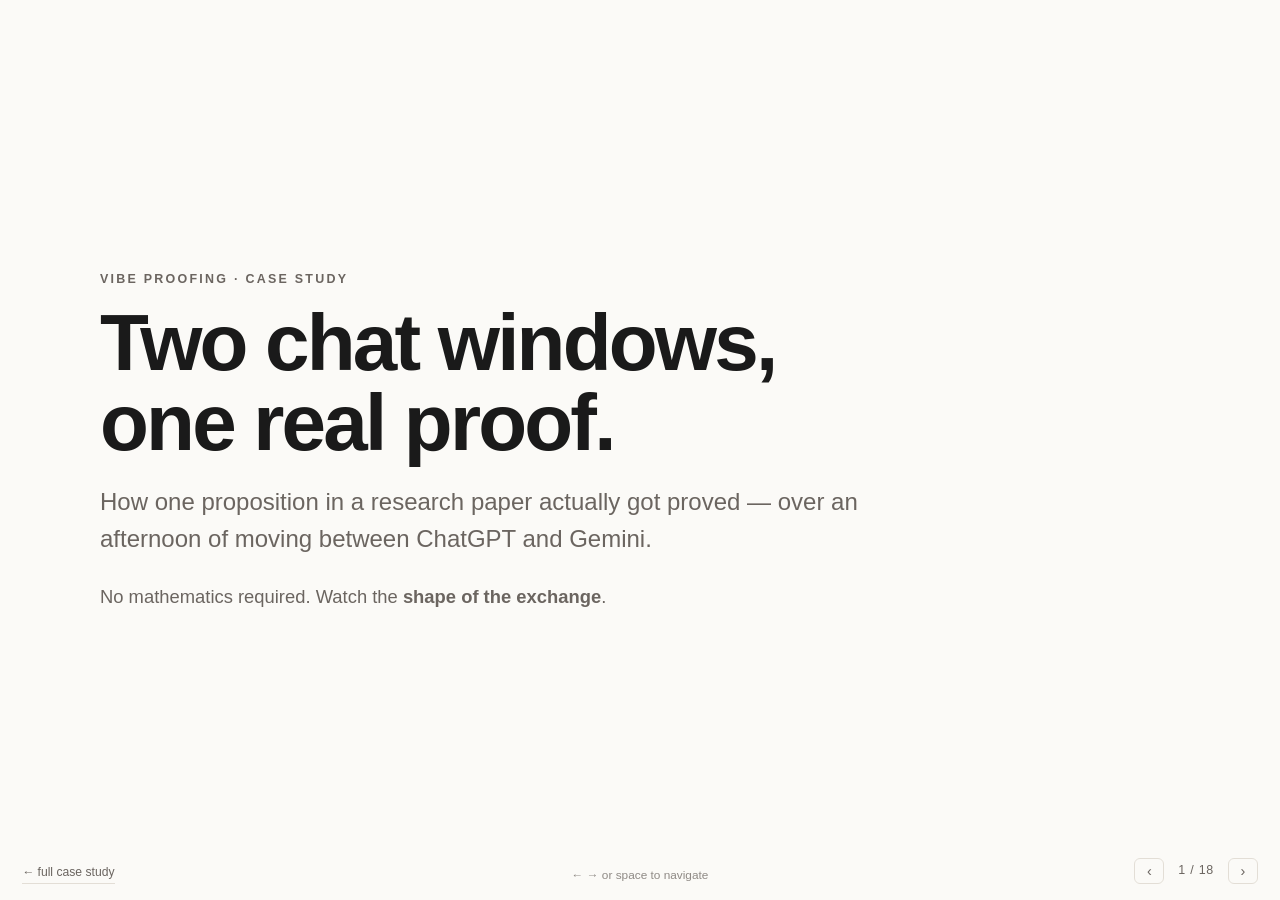
==== vibeproofing/slides.html @ a3216b43 "Add vibe proofing case study and 10-minute slide deck A case study reconstructing how one propositio" ====
<!doctype html>
<html lang="en">
<head>
<meta charset="utf-8">
<meta name="viewport" content="width=device-width, initial-scale=1">
<title>Vibe Proofing — 10 Minute Version</title>
<style>
:root{
  --bg:#fbfaf7; --ink:#1a1a1a; --muted:#6b6560; --rule:#e3ded6; --card:#ffffff;
  --gpt:#0f7a5a; --gpt-soft:#e7f4ef;
  --gem:#3b5bd6; --gem-soft:#e9edfb;
  --me:#a8360a;  --me-soft:#fdeee6;
  --warn:#8a6d00; --warn-soft:#fbf3d6;
}
@media (prefers-color-scheme: dark){
  :root{
    --bg:#14140f; --ink:#f2efe9; --muted:#a7a096; --rule:#332f28; --card:#1d1c17;
    --gpt:#4cc79c; --gpt-soft:#14302a; --gem:#8ba2f5; --gem-soft:#191f3a;
    --me:#ff9a6a; --me-soft:#331a10; --warn:#e3c65c; --warn-soft:#2e2814;
  }
}
*{box-sizing:border-box}
html,body{height:100%}
body{
  margin:0; background:var(--bg); color:var(--ink); overflow:hidden;
  font:18px/1.55 ui-sans-serif,-apple-system,"Segoe UI",Inter,Helvetica,Arial,sans-serif;
  -webkit-font-smoothing:antialiased;
}
.deck{height:100%; position:relative}
.slide{
  position:absolute; inset:0; display:none;
  flex-direction:column; justify-content:center;
  padding:clamp(32px,6vh,80px) clamp(28px,7vw,110px);
}
.slide.on{display:flex}
.inner{max-width:1080px; margin:0 auto; width:100%}

.kicker{
  font-size:clamp(.66rem,1vw,.78rem); letter-spacing:.18em; text-transform:uppercase;
  color:var(--muted); font-weight:800; margin-bottom:1.1em;
}
h1{font-size:clamp(2.6rem,7vw,5rem); line-height:1.0; margin:0 0 .25em; letter-spacing:-.035em; font-weight:800}
h2{font-size:clamp(1.9rem,4.6vw,3.4rem); line-height:1.08; margin:0 0 .45em; letter-spacing:-.025em; font-weight:780}
.lede{font-size:clamp(1.05rem,1.9vw,1.5rem); color:var(--muted); max-width:58ch; margin:0}
.punch{font-size:clamp(1.5rem,3.4vw,2.6rem); line-height:1.25; font-weight:650; max-width:22ch; letter-spacing:-.02em; margin:0}
.sub{font-size:clamp(.95rem,1.5vw,1.15rem); color:var(--muted); margin-top:1.4em; max-width:60ch}

.q{border-left:5px solid var(--rule); padding:.8em 0 .8em 1.2em; margin:1em 0; border-radius:0 8px 8px 0}
.q .who{display:block; font-size:clamp(.62rem,.9vw,.72rem); letter-spacing:.14em; text-transform:uppercase; font-weight:800; margin-bottom:.5em}
.q .said{font-style:italic; font-size:clamp(1rem,1.75vw,1.4rem); line-height:1.4; margin:0}
.q.me{border-color:var(--me); background:var(--me-soft)} .q.me .who{color:var(--me)}
.q.gpt{border-color:var(--gpt); background:var(--gpt-soft)} .q.gpt .who{color:var(--gpt)}
.q.gem{border-color:var(--gem); background:var(--gem-soft)} .q.gem .who{color:var(--gem)}
.q.small .said{font-size:clamp(.92rem,1.35vw,1.1rem)}

pre{
  background:var(--card); border:1px solid var(--rule); border-left:5px solid var(--gem);
  border-radius:0 10px 10px 0; padding:1em 1.2em; overflow-x:auto; margin:1em 0;
  font-family:ui-monospace,SFMono-Regular,Menlo,monospace;
  font-size:clamp(.78rem,1.25vw,1.02rem); line-height:1.55;
}
pre b{color:var(--warn)}

ol.loop{margin:.6em 0 0; padding-left:1.5em; font-size:clamp(1rem,1.7vw,1.35rem)}
ol.loop li{margin:.45em 0}
ul.plain{list-style:none; padding:0; margin:.4em 0 0}
ul.plain li{padding-left:1.7em; position:relative; margin:.75em 0; font-size:clamp(1rem,1.7vw,1.35rem); line-height:1.4}
ul.plain li::before{content:"→"; position:absolute; left:0; color:var(--me); font-weight:800}
ul.plain li strong{font-weight:750}

.grid{display:grid; gap:clamp(12px,1.6vw,20px); margin-top:1.4em}
.g3{grid-template-columns:repeat(3,1fr)}
.g2{grid-template-columns:repeat(2,1fr)}
@media (max-width:820px){.g3,.g2{grid-template-columns:1fr}}
.card{background:var(--card); border:1px solid var(--rule); border-radius:12px; padding:clamp(14px,1.6vw,22px)}
.card .n{font-size:clamp(.62rem,.95vw,.74rem); letter-spacing:.14em; text-transform:uppercase; color:var(--muted); font-weight:800}
.card p{margin:.4em 0 0; font-size:clamp(.9rem,1.3vw,1.08rem); line-height:1.45}

.lane2{display:grid; grid-template-columns:1fr 1fr; gap:clamp(16px,2.5vw,40px); margin-top:1.2em}
@media (max-width:820px){.lane2{grid-template-columns:1fr}}
.lane{border-top:4px solid var(--rule); padding-top:.9em}
.lane.gem{border-color:var(--gem)} .lane.gpt{border-color:var(--gpt)}
.lane h3{margin:0 0 .45em; font-size:clamp(.68rem,1vw,.8rem); letter-spacing:.14em; text-transform:uppercase}
.lane.gem h3{color:var(--gem)} .lane.gpt h3{color:var(--gpt)}
.lane p{margin:.4em 0; font-size:clamp(.92rem,1.4vw,1.15rem); line-height:1.45}

/* chrome */
.hud{
  position:fixed; bottom:16px; right:22px; display:flex; align-items:center; gap:14px;
  font-size:.78rem; color:var(--muted); z-index:20;
}
.hud button{
  background:none; border:1px solid var(--rule); color:var(--muted); cursor:pointer;
  border-radius:6px; width:30px; height:26px; font-size:.9rem; line-height:1;
}
.hud button:hover{color:var(--ink); border-color:var(--muted)}
.count{font-variant-numeric:tabular-nums; letter-spacing:.06em}
.home{
  position:fixed; bottom:16px; left:22px; font-size:.76rem; color:var(--muted);
  text-decoration:none; z-index:20; border-bottom:1px solid var(--rule); padding-bottom:1px;
}
.home:hover{color:var(--ink)}
.prog{position:fixed; top:0; left:0; right:0; height:3px; z-index:20}
.prog i{display:block; height:100%; background:var(--me); width:0}
.hint{
  position:fixed; bottom:16px; left:50%; transform:translateX(-50%);
  font-size:.74rem; color:var(--muted); z-index:20; transition:opacity .5s; opacity:.75;
}
.hint.gone{opacity:0}
@media print{.hud,.home,.prog,.hint{display:none}}
</style>
</head>
<body>
<div class="prog"><i id="prog"></i></div>
<div class="deck" id="deck">

<!-- 1 -->
<section class="slide"><div class="inner">
  <div class="kicker">Vibe Proofing · Case study</div>
  <h1>Two chat windows,<br>one real proof.</h1>
  <p class="lede">How one proposition in a research paper actually got proved — over an afternoon of moving between ChatGPT and Gemini.</p>
  <p class="sub">No mathematics required. Watch the <strong>shape of the exchange</strong>.</p>
</div></section>

<!-- 2 -->
<section class="slide"><div class="inner">
  <div class="kicker">The setup</div>
  <h2>One claim I could not prove.</h2>
  <p class="lede">Everything in the paper reduced to a single statement. Both models told me it was true. Neither would tell me <em>why</em>.</p>
  <div class="grid g3">
    <div class="card"><div class="n">The ask</div><p>"Prove this." A standard-looking, textbook-adjacent claim.</p></div>
    <div class="card"><div class="n">My constraint</div><p>I'm a mathematician. I can't use a step I can't verify.</p></div>
    <div class="card"><div class="n">The failure mode</div><p>Not nonsense. <strong>Fluent, confident proofs with one unjustified sentence holding them up.</strong></p></div>
  </div>
</div></section>

<!-- 3 -->
<section class="slide"><div class="inner">
  <div class="kicker">Exhibit A · Gemini's first answer</div>
  <h2>Four screens of computation.<br>Then this.</h2>
  <pre>Since C• possesses a homotopy commutative product
resolving the multiplication on R∨ (arising from the cup
product of the spherical cellular structure), the map u
<b>satisfies u ∘ σ ≃ u in the derived category.</b>
Consequently, v ≃ (−1)^d u.</pre>
  <p class="lede">Every symbol before that paragraph was checkable. That paragraph <em>is</em> the theorem — stated as a parenthetical.</p>
</div></section>

<!-- 4 -->
<section class="slide"><div class="inner">
  <div class="kicker">The tell</div>
  <p class="punch">Asymmetry of effort.</p>
  <p class="sub" style="font-size:clamp(1rem,1.8vw,1.35rem)">
    Twenty lines of arithmetic around one line of hand-wave — and the one line is the hard part.
    The model spends effort where it's <em>easy</em>, not where it's <em>needed</em>.
  </p>
  <p class="sub"><strong>The question to ask a proof:</strong> which single sentence, if I delete it, collapses this? Then read only that one.</p>
</div></section>

<!-- 5 -->
<section class="slide"><div class="inner">
  <div class="kicker">Step 1 · Going in circles</div>
  <h2>The carousel.</h2>
  <p class="lede">The same gap, patched five times with five different authorities. Never once with a computation.</p>
  <ol class="loop">
    <li>"Balancing Tor" — a standard theorem says so.</li>
    <li>"The Comparison Theorem" — with a precise citation, for a hypothesis I don't satisfy.</li>
    <li>A ring multiplication that <em>does not exist</em> on the object.</li>
    <li>"Symmetry of Tor" — cite Mac Lane, assert a sign.</li>
    <li>"The 3×3 slice lemma" — invoked, not applied.</li>
  </ol>
</div></section>

<!-- 6 -->
<section class="slide"><div class="inner">
  <div class="kicker">Step 1 · My side of it</div>
  <h2>I escalated. It didn't help.</h2>
  <div class="q me"><span class="who">me → Gemini</span><p class="said">"Why will neither you nor chat gpt give me the details…? I'm suspecting there is a gap there?"</p></div>
  <div class="q me small"><span class="who">me → Gemini</span><p class="said">"I'm happy with an abstract argument as long as it is bullet proof and not vague… I'm a mathematician so I will be able to scrutinize the argument very carefully, so try really hard to be bullet proof."</p></div>
  <div class="q me small"><span class="who">me → Gemini</span><p class="said">"You keep coming back to this 'this guarantees that the canonical diagram strictly commutes'. Prove to me that it does. <strong>This is the CRUX!!!!</strong>"</p></div>
</div></section>

<!-- 7 -->
<section class="slide"><div class="inner">
  <div class="kicker">Step 1 · The pattern</div>
  <h2>Every objection landed.<br>Nothing changed.</h2>
  <div class="q me"><span class="who">me</span><p class="said">"There is no ring multiplication on R<sup>∨</sup>"</p></div>
  <div class="q gem"><span class="who">Gemini</span><p class="said">"You are completely right, and I appreciate your scrutiny. That was a serious algebraic oversight on my part."</p></div>
  <p class="lede" style="margin-top:1.2em">…followed immediately by a new proof, equally confident, with the same structural flaw in a new costume.</p>
</div></section>

<!-- 8 -->
<section class="slide"><div class="inner">
  <div class="kicker">Step 2 · The turn</div>
  <p class="punch">I stopped asking for <em>a proof</em>.<br>I asked for <em>an example</em>.</p>
</div></section>

<!-- 9 -->
<section class="slide"><div class="inner">
  <div class="kicker">Step 2 · Give permission to fail</div>
  <div class="q me"><span class="who">me → ChatGPT</span><p class="said">"Please either give me a complete, rigorous, well referenced proof … <strong>or completely BREAK IT.</strong> … no hand-waving using similarities between arguments, only bulletproof references."</p></div>
  <div class="q gpt"><span class="who">ChatGPT</span><p class="said">"I do not yet have a bulletproof proof or counterexample… <strong>I would not present the current argument as a proof.</strong>"</p></div>
  <p class="lede" style="margin-top:1em">The first honest "I don't know" of the entire session — and it only arrives once <em>false</em> is an allowed answer.</p>
</div></section>

<!-- 10 -->
<section class="slide"><div class="inner">
  <div class="kicker">Step 2 · What I noticed</div>
  <h2>Buried at the bottom of that answer:</h2>
  <pre style="border-left-color:var(--gpt)">A useful sanity check: <b>d = 1</b> supports the sign.

    h( (a₊,a₋) ⊗ (b₊,b₋) ) = ā₊b₋ − ā₋b₊ </pre>
  <p class="lede">Four lines of explicit formula. The only <strong>concrete object</strong> either model had produced all day — and it wasn't even the answer to my question.</p>
</div></section>

<!-- 11 -->
<section class="slide"><div class="inner">
  <div class="kicker">Step 2 · The hinge</div>
  <div class="q me"><span class="who">me → ChatGPT · the prompt that unblocked it</span><p class="said">"<strong>You did such a good job with the d=1 case, I want an explicit proof like that which I can verify without doubt.</strong> If you don't see the general argument and you want to start by proving it for d=2 and d=3 first, we can look at those arguments together and see how they may generalize?"</p></div>
  <div class="grid g2" style="margin-top:.4em">
    <div class="card"><div class="n">Name what worked</div><p>Point at the concrete thing it already did.</p></div>
    <div class="card"><div class="n">State the acceptance criterion</div><p>"which I can verify without doubt."</p></div>
    <div class="card"><div class="n">Offer a ladder</div><p>d = 2, then d = 3. Small enough that bluffing is impossible.</p></div>
    <div class="card"><div class="n">Make it joint</div><p>"we can look at those arguments together."</p></div>
  </div>
</div></section>

<!-- 12 -->
<section class="slide"><div class="inner">
  <div class="kicker">Step 3 · What happened next</div>
  <h2>Forced into arithmetic, it caught its own bug.</h2>
  <div class="q gpt"><span class="who">ChatGPT</span><p class="said">"the d=1 homotopy I previously sketched … is <strong>not a legitimate formula in general</strong>, because it may require infinite coefficient sums."</p></div>
  <ul class="plain">
    <li>Fixed the formula — and the fix is what makes the whole proof work.</li>
    <li>Did <strong>d = 2</strong> by hand. Watched the unwanted terms cancel. <em>"The pattern is now clear."</em></li>
    <li>Wrote the <strong>general proof</strong>, explicit and checkable.</li>
    <li>And killed the sign everyone had assumed: <em>"I would change the conjecture to remove the (−1)<sup>d</sup>."</em></li>
  </ul>
</div></section>

<!-- 13 -->
<section class="slide"><div class="inner">
  <div class="kicker">Step 3 · Why the example mattered</div>
  <p class="punch">The abstract arguments could "prove" it with the <em>wrong</em> sign.</p>
  <p class="sub" style="font-size:clamp(1rem,1.8vw,1.35rem)">A concrete computation can't. Examples aren't a weaker form of proof — they're the part that's able to <strong>contradict you</strong>.</p>
</div></section>

<!-- 14 -->
<section class="slide"><div class="inner">
  <div class="kicker">Step 4 · The coda</div>
  <h2>Then I showed it to Gemini.</h2>
  <div class="q me"><span class="who">me → Gemini</span><p class="said">"Can you turn this junk into a .tex file that actually compiles. <strong>Strict rule: do not change any of the math.</strong>" … "Thanks! What do you think of this proof?"</p></div>
  <div class="q gem"><span class="who">Gemini</span><p class="said">"I think this proof is <strong>absolutely fantastic</strong>. It is a genuine <em>tour de force</em>… undeniably bulletproof… brilliantly resolving the analytic convergence issue."</p></div>
  <p class="lede" style="margin-top:.9em">The exact issue it had spent the afternoon not noticing.</p>
</div></section>

<!-- 15 -->
<section class="slide"><div class="inner">
  <div class="kicker">Step 4 · The lesson</div>
  <p class="punch">Praise is not evaluation.</p>
  <p class="sub" style="font-size:clamp(1rem,1.8vw,1.35rem)">
    A model that could not produce the proof had no trouble certifying it.
    "Bulletproof," from something that called four broken arguments bulletproof earlier the same afternoon, carries <strong>zero information</strong>.
  </p>
  <p class="sub">The word only meant something once <em>I</em> could check every line.</p>
</div></section>

<!-- 16 -->
<section class="slide"><div class="inner">
  <div class="kicker">Takeaways</div>
  <h2>The moves that worked.</h2>
  <div class="grid g3">
    <div class="card"><div class="n">01</div><p><strong>Find the load-bearing sentence.</strong> Don't read front to back.</p></div>
    <div class="card"><div class="n">02</div><p><strong>Ask for the smallest case, explicitly.</strong> Highest-yield prompt in the transcript.</p></div>
    <div class="card"><div class="n">03</div><p><strong>Offer a ladder.</strong> d=2, then d=3 — converts a bluff into a computation.</p></div>
    <div class="card"><div class="n">04</div><p><strong>Say "or break it."</strong> Without that branch you always get a proof — including of false things.</p></div>
    <div class="card"><div class="n">05</div><p><strong>Do the reduction yourself.</strong> Good checker of my reduction, bad author of its own.</p></div>
    <div class="card"><div class="n">06</div><p><strong>Ban argument by analogy.</strong> Name-dropping a theorem is how gaps hide.</p></div>
  </div>
</div></section>

<!-- 17 -->
<section class="slide"><div class="inner">
  <div class="kicker">The honest ending</div>
  <h2>Two things are true at once.</h2>
  <ul class="plain">
    <li>Both models produced <strong>false proofs indistinguishable from true ones</strong> — same formatting, citations, confidence.</li>
    <li>The proof that finally worked <strong>is</strong> a model's work. Explicit, checkable, and it corrected a sign <em>I</em> had wrong.</li>
  </ul>
  <p class="sub">That's the job that stayed mine: own the reduction, set the acceptance criterion, check every line.</p>
</div></section>

<!-- 18 -->
<section class="slide"><div class="inner">
  <div class="kicker">Thank you</div>
  <h1 style="font-size:clamp(2rem,5vw,3.6rem)">Questions?</h1>
  <p class="lede">The full annotated case study — complete timeline, every prompt, the deep exhibits — is at <strong>the long version</strong>.</p>
  <p class="sub"><a class="home" style="position:static; display:inline-block; margin-top:.6em" href="index.html">→ Open the full case study</a></p>
</div></section>

</div>

<a class="home" href="index.html">← full case study</a>
<div class="hint" id="hint">← → or space to navigate</div>
<div class="hud">
  <button id="prev" aria-label="Previous slide">‹</button>
  <span class="count"><span id="cur">1</span> / <span id="tot">18</span></span>
  <button id="next" aria-label="Next slide">›</button>
</div>

<script>
(function(){
  var slides=[].slice.call(document.querySelectorAll('.slide'));
  var i=0, tot=slides.length;
  document.getElementById('tot').textContent=tot;
  var hint=document.getElementById('hint');
  function show(n){
    i=Math.max(0,Math.min(tot-1,n));
    slides.forEach(function(s,k){s.classList.toggle('on',k===i)});
    document.getElementById('cur').textContent=i+1;
    document.getElementById('prog').style.width=((i)/(tot-1)*100)+'%';
    if(location.hash!=='#'+(i+1)) history.replaceState(null,'','#'+(i+1));
  }
  function next(){show(i+1)} function prev(){show(i-1)}
  document.getElementById('next').onclick=function(e){e.stopPropagation();next()};
  document.getElementById('prev').onclick=function(e){e.stopPropagation();prev()};
  addEventListener('keydown',function(e){
    if(['ArrowRight','ArrowDown','PageDown',' '].indexOf(e.key)>-1){e.preventDefault();next();hint.classList.add('gone')}
    else if(['ArrowLeft','ArrowUp','PageUp'].indexOf(e.key)>-1){e.preventDefault();prev();hint.classList.add('gone')}
    else if(e.key==='Home'){show(0)} else if(e.key==='End'){show(tot-1)}
    else if(e.key==='f'){ (document.fullscreenElement?document.exitFullscreen():document.documentElement.requestFullscreen()); }
  });
  addEventListener('click',function(e){
    if(e.target.closest('a,button')) return;
    next(); hint.classList.add('gone');
  });
  var x0=null;
  addEventListener('touchstart',function(e){x0=e.touches[0].clientX},{passive:true});
  addEventListener('touchend',function(e){
    if(x0===null)return; var dx=e.changedTouches[0].clientX-x0;
    if(Math.abs(dx)>50){ dx<0?next():prev(); } x0=null;
  },{passive:true});
  var start=parseInt((location.hash||'#1').slice(1),10);
  show(isNaN(start)?0:start-1);
  setTimeout(function(){hint.classList.add('gone')},6000);
})();
</script>
</body>
</html>
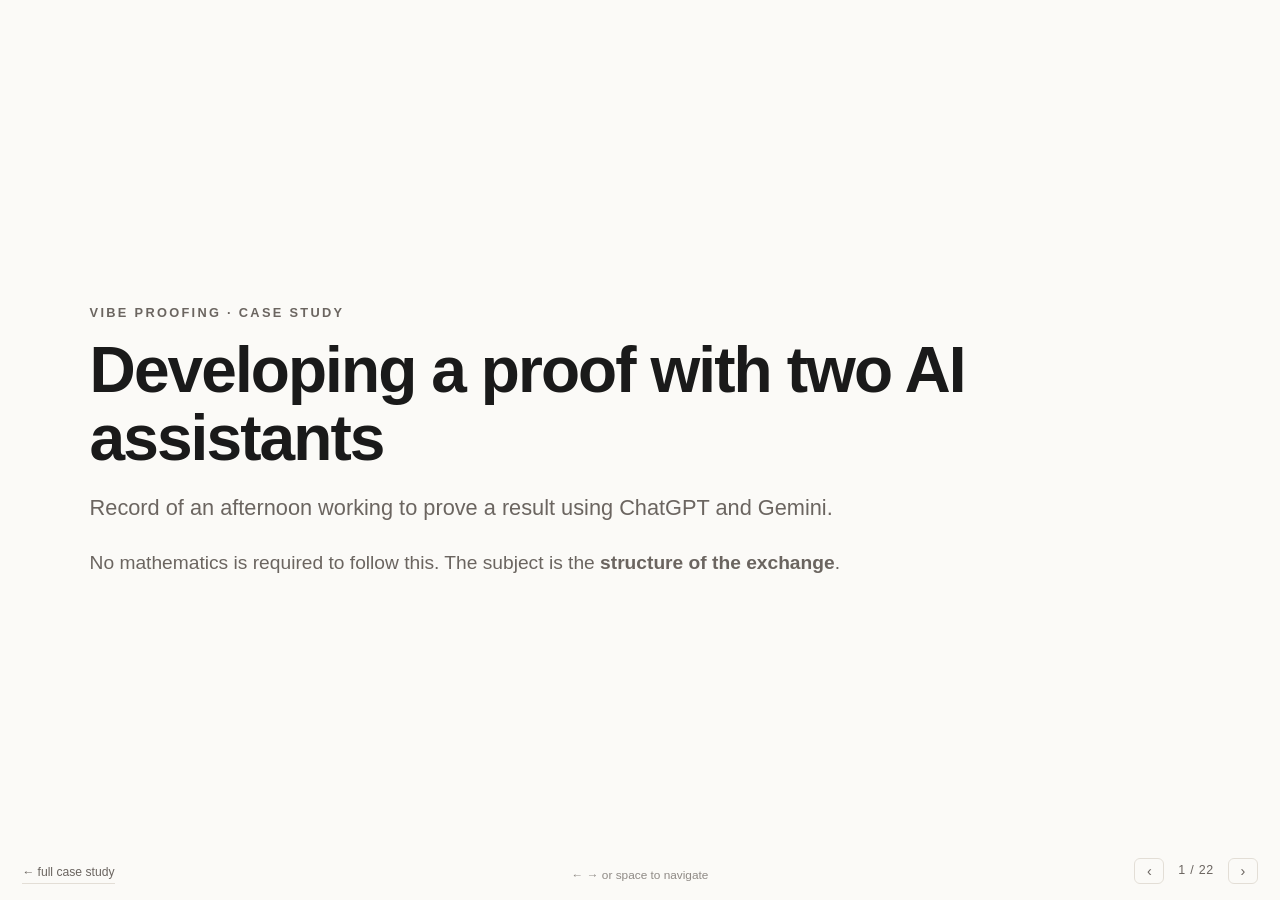
==== commit 4203f68f: "Revise vibe proofing case study and slide deck Rework the deck around the session's phases: add the " ====
--- a/vibeproofing/slides.html
+++ b/vibeproofing/slides.html
@@ -11,12 +11,14 @@
   --gem:#3b5bd6; --gem-soft:#e9edfb;
   --me:#a8360a;  --me-soft:#fdeee6;
   --warn:#8a6d00; --warn-soft:#fbf3d6;
+  --cl:#7a4bbf; --cl-soft:#f0e9fa;
 }
 @media (prefers-color-scheme: dark){
   :root{
     --bg:#14140f; --ink:#f2efe9; --muted:#a7a096; --rule:#332f28; --card:#1d1c17;
     --gpt:#4cc79c; --gpt-soft:#14302a; --gem:#8ba2f5; --gem-soft:#191f3a;
     --me:#ff9a6a; --me-soft:#331a10; --warn:#e3c65c; --warn-soft:#2e2814;
+    --cl:#c49bf0; --cl-soft:#251a33;
   }
 }
 *{box-sizing:border-box}
@@ -33,38 +35,60 @@
   padding:clamp(32px,6vh,80px) clamp(28px,7vw,110px);
 }
 .slide.on{display:flex}
-.inner{max-width:1080px; margin:0 auto; width:100%}
+.inner{max-width:min(1560px,94vw); margin:0 auto; width:100%}
 
 .kicker{
-  font-size:clamp(.66rem,1vw,.78rem); letter-spacing:.18em; text-transform:uppercase;
+  font-size:clamp(.7rem,1vw,1.05rem); letter-spacing:.18em; text-transform:uppercase;
   color:var(--muted); font-weight:800; margin-bottom:1.1em;
 }
-h1{font-size:clamp(2.6rem,7vw,5rem); line-height:1.0; margin:0 0 .25em; letter-spacing:-.035em; font-weight:800}
-h2{font-size:clamp(1.9rem,4.6vw,3.4rem); line-height:1.08; margin:0 0 .45em; letter-spacing:-.025em; font-weight:780}
-.lede{font-size:clamp(1.05rem,1.9vw,1.5rem); color:var(--muted); max-width:58ch; margin:0}
+h1{font-size:clamp(2.1rem,5vw,4.4rem); line-height:1.05; margin:0 0 .3em; letter-spacing:-.03em; font-weight:800}
+h2{font-size:clamp(1.4rem,3vw,3rem); line-height:1.15; margin:0 0 .55em; letter-spacing:-.02em; font-weight:750}
+.lede{font-size:clamp(1.05rem,1.7vw,1.8rem); color:var(--muted); margin:0}
 .punch{font-size:clamp(1.5rem,3.4vw,2.6rem); line-height:1.25; font-weight:650; max-width:22ch; letter-spacing:-.02em; margin:0}
-.sub{font-size:clamp(.95rem,1.5vw,1.15rem); color:var(--muted); margin-top:1.4em; max-width:60ch}
+.sub{font-size:clamp(.95rem,1.5vw,1.6rem); color:var(--muted); margin-top:1.2em}
 
 .q{border-left:5px solid var(--rule); padding:.8em 0 .8em 1.2em; margin:1em 0; border-radius:0 8px 8px 0}
-.q .who{display:block; font-size:clamp(.62rem,.9vw,.72rem); letter-spacing:.14em; text-transform:uppercase; font-weight:800; margin-bottom:.5em}
-.q .said{font-style:italic; font-size:clamp(1rem,1.75vw,1.4rem); line-height:1.4; margin:0}
+.q .who{display:block; font-size:clamp(.65rem,.85vw,.95rem); letter-spacing:.14em; text-transform:uppercase; font-weight:800; margin-bottom:.5em}
+.q .said{font-style:italic; font-size:clamp(1rem,1.7vw,1.75rem); line-height:1.4; margin:0}
 .q.me{border-color:var(--me); background:var(--me-soft)} .q.me .who{color:var(--me)}
 .q.gpt{border-color:var(--gpt); background:var(--gpt-soft)} .q.gpt .who{color:var(--gpt)}
 .q.gem{border-color:var(--gem); background:var(--gem-soft)} .q.gem .who{color:var(--gem)}
-.q.small .said{font-size:clamp(.92rem,1.35vw,1.1rem)}
+.q.cl{border-color:var(--cl); background:var(--cl-soft)} .q.cl .who{color:var(--cl)}
+.q.small .said{font-size:clamp(.95rem,1.45vw,1.5rem)}
 
 pre{
   background:var(--card); border:1px solid var(--rule); border-left:5px solid var(--gem);
   border-radius:0 10px 10px 0; padding:1em 1.2em; overflow-x:auto; margin:1em 0;
   font-family:ui-monospace,SFMono-Regular,Menlo,monospace;
-  font-size:clamp(.78rem,1.25vw,1.02rem); line-height:1.55;
+  font-size:clamp(.8rem,1.25vw,1.35rem); line-height:1.55;
 }
 pre b{color:var(--warn)}
-
-ol.loop{margin:.6em 0 0; padding-left:1.5em; font-size:clamp(1rem,1.7vw,1.35rem)}
+.ex{margin:.85em 0}
+.ex .extag{
+  display:inline-block; font-size:clamp(.58rem,.85vw,.68rem); letter-spacing:.13em;
+  text-transform:uppercase; font-weight:800; color:var(--warn);
+  background:var(--warn-soft); border-radius:4px; padding:.22em .6em; margin-bottom:.35em;
+}
+.ex pre{margin:.2em 0 .3em; font-size:clamp(.68rem,1.05vw,.88rem); padding:.7em .9em}
+.ex .why{font-size:clamp(.8rem,1.2vw,.98rem); color:var(--muted); margin:0}
+.ex .why b{color:var(--ink); font-weight:650}
+.pf{display:grid; grid-template-columns:clamp(150px,15vw,240px) 1fr; gap:0 20px;
+    padding:.6em 0; border-top:1px solid var(--rule); align-items:start}
+.pf:last-of-type{border-bottom:1px solid var(--rule)}
+.pf .t{font-size:clamp(.6rem,.82vw,.92rem); letter-spacing:.11em; text-transform:uppercase;
+       font-weight:800; color:var(--warn); padding-top:.35em; line-height:1.35}
+.pf .s{font-family:ui-monospace,SFMono-Regular,Menlo,monospace;
+       font-size:clamp(.72rem,1.05vw,1.2rem); line-height:1.5; margin:0;
+       color:var(--ink); white-space:pre-wrap}
+.pf .s b{color:var(--warn)}
+.pf .w{font-size:clamp(.75rem,1.05vw,1.2rem); color:var(--muted); margin:.28em 0 0; line-height:1.45}
+.pf .w b{color:var(--ink); font-weight:650}
+@media (max-width:820px){.pf{grid-template-columns:1fr; gap:.2em}}
+
+ol.loop{margin:.6em 0 0; padding-left:1.5em; font-size:clamp(1rem,1.7vw,1.6rem)}
 ol.loop li{margin:.45em 0}
 ul.plain{list-style:none; padding:0; margin:.4em 0 0}
-ul.plain li{padding-left:1.7em; position:relative; margin:.75em 0; font-size:clamp(1rem,1.7vw,1.35rem); line-height:1.4}
+ul.plain li{padding-left:1.7em; position:relative; margin:.75em 0; font-size:clamp(1rem,1.7vw,1.6rem); line-height:1.4}
 ul.plain li::before{content:"→"; position:absolute; left:0; color:var(--me); font-weight:800}
 ul.plain li strong{font-weight:750}
 
@@ -73,8 +97,8 @@
 .g2{grid-template-columns:repeat(2,1fr)}
 @media (max-width:820px){.g3,.g2{grid-template-columns:1fr}}
 .card{background:var(--card); border:1px solid var(--rule); border-radius:12px; padding:clamp(14px,1.6vw,22px)}
-.card .n{font-size:clamp(.62rem,.95vw,.74rem); letter-spacing:.14em; text-transform:uppercase; color:var(--muted); font-weight:800}
-.card p{margin:.4em 0 0; font-size:clamp(.9rem,1.3vw,1.08rem); line-height:1.45}
+.card .n{font-size:clamp(.65rem,.9vw,1rem); letter-spacing:.14em; text-transform:uppercase; color:var(--muted); font-weight:800}
+.card p{margin:.4em 0 0; font-size:clamp(.95rem,1.3vw,1.45rem); line-height:1.45}
 
 .lane2{display:grid; grid-template-columns:1fr 1fr; gap:clamp(16px,2.5vw,40px); margin-top:1.2em}
 @media (max-width:820px){.lane2{grid-template-columns:1fr}}
@@ -107,6 +131,16 @@
   font-size:.74rem; color:var(--muted); z-index:20; transition:opacity .5s; opacity:.75;
 }
 .hint.gone{opacity:0}
+.dl{
+  display:inline-flex; align-items:center; gap:.5em; margin-top:1em;
+  font-size:clamp(.85rem,1.2vw,1.1rem); font-weight:650; text-decoration:none;
+  color:var(--ink); background:var(--card); border:1px solid var(--rule);
+  border-radius:99px; padding:.55em 1.1em;
+}
+.dl:hover{border-color:var(--me); color:var(--me)}
+.dl i{width:8px;height:8px;border-radius:50%;background:var(--me);display:inline-block}
+pre.prompt{border-left-color:var(--me); font-size:clamp(.72rem,1.05vw,1.05rem); line-height:1.5; white-space:pre-wrap}
+.lane p b{color:var(--ink)}
 @media print{.hud,.home,.prog,.hint{display:none}}
 </style>
 </head>
@@ -117,105 +151,125 @@
 <!-- 1 -->
 <section class="slide"><div class="inner">
   <div class="kicker">Vibe Proofing · Case study</div>
-  <h1>Two chat windows,<br>one real proof.</h1>
-  <p class="lede">How one proposition in a research paper actually got proved — over an afternoon of moving between ChatGPT and Gemini.</p>
-  <p class="sub">No mathematics required. Watch the <strong>shape of the exchange</strong>.</p>
-</div></section>
-
+  <h1>Developing a proof with two AI assistants</h1>
+  <p class="lede">Record of an afternoon working to prove a result using ChatGPT and Gemini.</p>
+  <p class="sub">No mathematics is required to follow this. The subject is the <strong>structure of the exchange</strong>.</p>
+</div></section>
 <!-- 2 -->
 <section class="slide"><div class="inner">
-  <div class="kicker">The setup</div>
-  <h2>One claim I could not prove.</h2>
-  <p class="lede">Everything in the paper reduced to a single statement. Both models told me it was true. Neither would tell me <em>why</em>.</p>
-  <div class="grid g3">
-    <div class="card"><div class="n">The ask</div><p>"Prove this." A standard-looking, textbook-adjacent claim.</p></div>
-    <div class="card"><div class="n">My constraint</div><p>I'm a mathematician. I can't use a step I can't verify.</p></div>
-    <div class="card"><div class="n">The failure mode</div><p>Not nonsense. <strong>Fluent, confident proofs with one unjustified sentence holding them up.</strong></p></div>
+  <div class="kicker">Setup</div>
+  <h2>Where the session begins</h2>
+  <p class="lede">Not a cold start. Weeks of prior work and a draft already built with Gemini — by this point everything had been distilled down to <strong>one statement</strong>.</p>
+  <div class="grid g2">
+    <div class="card"><div class="n">What I brought</div><p>The mathematics, and the <strong>shape of the results</strong> I was looking for. Several weeks of work behind it.</p></div>
+    <div class="card"><div class="n">What I did not have</div><p>The precise form the arguments would take, or any of the details of the proof.</p></div>
+    <div class="card"><div class="n">Where it stood</div><p>Long, tedious sketches already distilled into <strong>one result</strong>. That is where the case study picks up.</p></div>
+    <div class="card"><div class="n">The failure mode ahead</div><p>Not nonsense. <strong>Fluent, confident proofs with one step I did not yet understand.</strong></p></div>
   </div>
 </div></section>
 
 <!-- 3 -->
 <section class="slide"><div class="inner">
-  <div class="kicker">Exhibit A · Gemini's first answer</div>
-  <h2>Four screens of computation.<br>Then this.</h2>
+  <div class="kicker">Gemini · first response</div>
+  <h2>The final step of the proof</h2>
   <pre>Since C• possesses a homotopy commutative product
 resolving the multiplication on R∨ (arising from the cup
 product of the spherical cellular structure), the map u
 <b>satisfies u ∘ σ ≃ u in the derived category.</b>
 Consequently, v ≃ (−1)^d u.</pre>
-  <p class="lede">Every symbol before that paragraph was checkable. That paragraph <em>is</em> the theorem — stated as a parenthetical.</p>
+  <p class="lede">A lot of easy-to-check detail leading up to that last sentence — then a switch to a vague statement that I was not sure how to justify.</p>
+  <p class="sub"><strong>Asymmetry of effort.</strong> That paragraph <em>is</em> the theorem, stated as a parenthetical.</p>
 </div></section>
 
 <!-- 4 -->
 <section class="slide"><div class="inner">
-  <div class="kicker">The tell</div>
-  <p class="punch">Asymmetry of effort.</p>
-  <p class="sub" style="font-size:clamp(1rem,1.8vw,1.35rem)">
-    Twenty lines of arithmetic around one line of hand-wave — and the one line is the hard part.
-    The model spends effort where it's <em>easy</em>, not where it's <em>needed</em>.
-  </p>
-  <p class="sub"><strong>The question to ask a proof:</strong> which single sentence, if I delete it, collapses this? Then read only that one.</p>
+  <div class="kicker">Phase 1 · Repeated attempts</div>
+  <h2>Examples of pitfalls</h2>
+  <p class="lede" style="margin-bottom:.5em">I started pressing it on that step. Five times it came back with a different justification. These are examples.</p>
+
+  <div class="pf">
+    <div class="t">Appeal to a<br>named theorem</div>
+    <div>
+      <p class="s">"By the standard theorem on balancing Tor … these two canonical
+spectral sequence evaluations <b>strictly coincide</b>."</p>
+      <p class="w">There is such a theorem. Its application here was vague and undeveloped.</p>
+    </div>
+  </div>
+
+  <div class="pf">
+    <div class="t">Right citation,<br>wrong hypothesis</div>
+    <div>
+      <p class="s">Weibel Thm 2.2.6 · Cartan–Eilenberg — the Comparison Theorem</p>
+      <p class="w">I asked for an exact reference and got one. But the Comparison Theorem needs a <b>projective</b> resolution, and mine is only flat. A correct citation that does not apply.</p>
+    </div>
+  </div>
+
+  <div class="pf">
+    <div class="t">An object that<br>does not exist</div>
+    <div>
+      <p class="s">"R∨ is indeed an R-module, but it is <b>not an R-algebra</b>…"</p>
+      <p class="w">The proof it had just given used a ring multiplication on R∨. There isn't one. It surfaced only because I said so.</p>
+    </div>
+  </div>
+
+  <div class="pf">
+    <div class="t">Assertion dressed<br>as inference</div>
+    <div>
+      <p class="s">"<b>This guarantees</b> that the canonical diagram strictly commutes."</p>
+      <p class="w">This one kept returning. Eventually: <em>"You keep coming back to this … Prove to me that 'this guarantees'. This is the CRUX!!!!"</em></p>
+    </div>
+  </div>
+
 </div></section>
 
 <!-- 5 -->
 <section class="slide"><div class="inner">
-  <div class="kicker">Step 1 · Going in circles</div>
-  <h2>The carousel.</h2>
-  <p class="lede">The same gap, patched five times with five different authorities. Never once with a computation.</p>
-  <ol class="loop">
-    <li>"Balancing Tor" — a standard theorem says so.</li>
-    <li>"The Comparison Theorem" — with a precise citation, for a hypothesis I don't satisfy.</li>
-    <li>A ring multiplication that <em>does not exist</em> on the object.</li>
-    <li>"Symmetry of Tor" — cite Mac Lane, assert a sign.</li>
-    <li>"The 3×3 slice lemma" — invoked, not applied.</li>
-  </ol>
-</div></section>
-
-<!-- 6 -->
-<section class="slide"><div class="inner">
-  <div class="kicker">Step 1 · My side of it</div>
-  <h2>I escalated. It didn't help.</h2>
+  <div class="kicker">Phase 1 · Prompts</div>
+  <h2>Escalating the demand for rigor — and the frustration</h2>
+  <p class="lede" style="margin-bottom:.6em">Three prompts, hours apart. The tone is not incidental.</p>
   <div class="q me"><span class="who">me → Gemini</span><p class="said">"Why will neither you nor chat gpt give me the details…? I'm suspecting there is a gap there?"</p></div>
   <div class="q me small"><span class="who">me → Gemini</span><p class="said">"I'm happy with an abstract argument as long as it is bullet proof and not vague… I'm a mathematician so I will be able to scrutinize the argument very carefully, so try really hard to be bullet proof."</p></div>
   <div class="q me small"><span class="who">me → Gemini</span><p class="said">"You keep coming back to this 'this guarantees that the canonical diagram strictly commutes'. Prove to me that it does. <strong>This is the CRUX!!!!</strong>"</p></div>
 </div></section>
 
-<!-- 7 -->
-<section class="slide"><div class="inner">
-  <div class="kicker">Step 1 · The pattern</div>
-  <h2>Every objection landed.<br>Nothing changed.</h2>
+<!-- 6 -->
+<section class="slide"><div class="inner">
+  <div class="kicker">Phase 1 · Pattern</div>
+  <h2>It always accepted the objection, and changed the wrapping of the argument</h2>
   <div class="q me"><span class="who">me</span><p class="said">"There is no ring multiplication on R<sup>∨</sup>"</p></div>
   <div class="q gem"><span class="who">Gemini</span><p class="said">"You are completely right, and I appreciate your scrutiny. That was a serious algebraic oversight on my part."</p></div>
   <p class="lede" style="margin-top:1.2em">…followed immediately by a new proof, equally confident, with the same structural flaw in a new costume.</p>
 </div></section>
 
+<!-- 7 -->
+<section class="slide"><div class="inner">
+  <div class="kicker">Phase 2 · Changing my role</div>
+  <h2>I stop asking for proofs and start reducing</h2>
+  <p class="lede">I rewrite the conjecture myself into the smallest statement that would still do the job, and ask ChatGPT only to <strong>check the reduction</strong> — not to prove anything.</p>
+  <div class="q me"><span class="who">me → ChatGPT</span><p class="said">"I wasn't happy about the argument with the edge maps, so I've <strong>now reduced the conjecture even further</strong>. Can you review Section 2 … and tell me if you agree with the likelyhood of the Conjecture 2.7 and the consequences for the signs in 2.8?"</p></div>
+</div></section>
+
 <!-- 8 -->
 <section class="slide"><div class="inner">
-  <div class="kicker">Step 2 · The turn</div>
-  <p class="punch">I stopped asking for <em>a proof</em>.<br>I asked for <em>an example</em>.</p>
-</div></section>
-
-<!-- 9 -->
-<section class="slide"><div class="inner">
-  <div class="kicker">Step 2 · Give permission to fail</div>
+  <div class="kicker">Phase 2 · Allowing a negative answer</div>
   <div class="q me"><span class="who">me → ChatGPT</span><p class="said">"Please either give me a complete, rigorous, well referenced proof … <strong>or completely BREAK IT.</strong> … no hand-waving using similarities between arguments, only bulletproof references."</p></div>
   <div class="q gpt"><span class="who">ChatGPT</span><p class="said">"I do not yet have a bulletproof proof or counterexample… <strong>I would not present the current argument as a proof.</strong>"</p></div>
   <p class="lede" style="margin-top:1em">The first honest "I don't know" of the entire session — and it only arrives once <em>false</em> is an allowed answer.</p>
 </div></section>
 
-<!-- 10 -->
-<section class="slide"><div class="inner">
-  <div class="kicker">Step 2 · What I noticed</div>
-  <h2>Buried at the bottom of that answer:</h2>
+<!-- 9 -->
+<section class="slide"><div class="inner">
+  <div class="kicker">Phase 2 · The worked case</div>
+  <h2>At the end of the same response</h2>
   <pre style="border-left-color:var(--gpt)">A useful sanity check: <b>d = 1</b> supports the sign.
 
     h( (a₊,a₋) ⊗ (b₊,b₋) ) = ā₊b₋ − ā₋b₊ </pre>
   <p class="lede">Four lines of explicit formula. The only <strong>concrete object</strong> either model had produced all day — and it wasn't even the answer to my question.</p>
 </div></section>
 
-<!-- 11 -->
-<section class="slide"><div class="inner">
-  <div class="kicker">Step 2 · The hinge</div>
+<!-- 10 -->
+<section class="slide"><div class="inner">
+  <div class="kicker">Phase 2 · The prompt that changed the outcome</div>
   <div class="q me"><span class="who">me → ChatGPT · the prompt that unblocked it</span><p class="said">"<strong>You did such a good job with the d=1 case, I want an explicit proof like that which I can verify without doubt.</strong> If you don't see the general argument and you want to start by proving it for d=2 and d=3 first, we can look at those arguments together and see how they may generalize?"</p></div>
   <div class="grid g2" style="margin-top:.4em">
     <div class="card"><div class="n">Name what worked</div><p>Point at the concrete thing it already did.</p></div>
@@ -225,10 +279,10 @@
   </div>
 </div></section>
 
-<!-- 12 -->
-<section class="slide"><div class="inner">
-  <div class="kicker">Step 3 · What happened next</div>
-  <h2>Forced into arithmetic, it caught its own bug.</h2>
+<!-- 11 -->
+<section class="slide"><div class="inner">
+  <div class="kicker">Phase 3 · Result</div>
+  <h2>Working explicitly, it found an error in its own formula</h2>
   <div class="q gpt"><span class="who">ChatGPT</span><p class="said">"the d=1 homotopy I previously sketched … is <strong>not a legitimate formula in general</strong>, because it may require infinite coefficient sums."</p></div>
   <ul class="plain">
     <li>Fixed the formula — and the fix is what makes the whole proof work.</li>
@@ -238,37 +292,30 @@
   </ul>
 </div></section>
 
-<!-- 13 -->
-<section class="slide"><div class="inner">
-  <div class="kicker">Step 3 · Why the example mattered</div>
-  <p class="punch">The abstract arguments could "prove" it with the <em>wrong</em> sign.</p>
-  <p class="sub" style="font-size:clamp(1rem,1.8vw,1.35rem)">A concrete computation can't. Examples aren't a weaker form of proof — they're the part that's able to <strong>contradict you</strong>.</p>
-</div></section>
-
-<!-- 14 -->
-<section class="slide"><div class="inner">
-  <div class="kicker">Step 4 · The coda</div>
-  <h2>Then I showed it to Gemini.</h2>
+<!-- 12 -->
+<section class="slide"><div class="inner">
+  <div class="kicker">Phase 4 · Return to Gemini</div>
+  <h2>The finished proof, returned to Gemini</h2>
   <div class="q me"><span class="who">me → Gemini</span><p class="said">"Can you turn this junk into a .tex file that actually compiles. <strong>Strict rule: do not change any of the math.</strong>" … "Thanks! What do you think of this proof?"</p></div>
   <div class="q gem"><span class="who">Gemini</span><p class="said">"I think this proof is <strong>absolutely fantastic</strong>. It is a genuine <em>tour de force</em>… undeniably bulletproof… brilliantly resolving the analytic convergence issue."</p></div>
   <p class="lede" style="margin-top:.9em">The exact issue it had spent the afternoon not noticing.</p>
 </div></section>
 
-<!-- 15 -->
-<section class="slide"><div class="inner">
-  <div class="kicker">Step 4 · The lesson</div>
-  <p class="punch">Praise is not evaluation.</p>
-  <p class="sub" style="font-size:clamp(1rem,1.8vw,1.35rem)">
+<!-- 13 -->
+<section class="slide"><div class="inner">
+  <div class="kicker">Phase 4 · Observation</div>
+  <h2>Approval is not verification</h2>
+  <p class="sub">
     A model that could not produce the proof had no trouble certifying it.
     "Bulletproof," from something that called four broken arguments bulletproof earlier the same afternoon, carries <strong>zero information</strong>.
   </p>
   <p class="sub">The word only meant something once <em>I</em> could check every line.</p>
 </div></section>
 
-<!-- 16 -->
-<section class="slide"><div class="inner">
-  <div class="kicker">Takeaways</div>
-  <h2>The moves that worked.</h2>
+<!-- 14 -->
+<section class="slide"><div class="inner">
+  <div class="kicker">Summary</div>
+  <h2>Prompting moves that changed the outcome</h2>
   <div class="grid g3">
     <div class="card"><div class="n">01</div><p><strong>Find the load-bearing sentence.</strong> Don't read front to back.</p></div>
     <div class="card"><div class="n">02</div><p><strong>Ask for the smallest case, explicitly.</strong> Highest-yield prompt in the transcript.</p></div>
@@ -279,10 +326,10 @@
   </div>
 </div></section>
 
-<!-- 17 -->
-<section class="slide"><div class="inner">
-  <div class="kicker">The honest ending</div>
-  <h2>Two things are true at once.</h2>
+<!-- 15 -->
+<section class="slide"><div class="inner">
+  <div class="kicker">Conclusion</div>
+  <h2>Two findings</h2>
   <ul class="plain">
     <li>Both models produced <strong>false proofs indistinguishable from true ones</strong> — same formatting, citations, confidence.</li>
     <li>The proof that finally worked <strong>is</strong> a model's work. Explicit, checkable, and it corrected a sign <em>I</em> had wrong.</li>
@@ -290,12 +337,100 @@
   <p class="sub">That's the job that stayed mine: own the reduction, set the acceptance criterion, check every line.</p>
 </div></section>
 
+<!-- 16 -->
+<section class="slide"><div class="inner">
+  <div class="kicker">Your turn</div>
+  <h2>Where did I waste the afternoon?</h2>
+  <p class="lede">You have now seen the whole session. I got there — but not efficiently. Find my mistakes.</p>
+</div></section>
+
+<!-- 17 -->
+<section class="slide"><div class="inner">
+  <div class="kicker">Your turn · what the transcript shows</div>
+  <h2>Five things I did wrong <span style="color:var(--cl)">— according to Claude</span></h2>
+
+  <div class="pf">
+    <div class="t">Too late</div>
+    <div><p class="w">"Do the smallest case explicitly" appears at line <b>3525 of ~6500</b>. The highest-value move arrived past halfway. Nothing prevented it on turn one.</p></div>
+  </div>
+  <div class="pf">
+    <div class="t">Asked the<br>model about<br>the model</div>
+    <div><p class="w">I diagnosed it myself — <em>"Should I start a new chat to get the old thoughts out of the way?"</em> — and accepted <em>"You do not need to start a new chat."</em> Nine uploads deep, it was still reviewing obsolete versions.</p></div>
+  </div>
+  <div class="pf">
+    <div class="t">Two windows,<br>no pipeline</div>
+    <div><p class="w">ChatGPT had <b>broken</b> the strong conjecture with a counterexample. Gemini was never told, and kept arguing in a space already closed. Two independent guessers, not a workflow.</p></div>
+  </div>
+  <div class="pf">
+    <div class="t">Polished the<br>wrong thing</div>
+    <div><p class="w">~1700 lines on signs and conventions while the load-bearing step was still unjustified. Local correctness absorbs unlimited attention.</p></div>
+  </div>
+  <div class="pf">
+    <div class="t">Uploaded the<br>whole paper,<br>every time</div>
+    <div><p class="w">Nine full-document uploads into one thread. The question was a single statement; each time it arrived buried in a thousand lines, and the context got heavier with every round.</p></div>
+  </div>
+</div></section>
+
 <!-- 18 -->
+<section class="slide"><div class="inner">
+  <div class="kicker">Postscript</div>
+  <h2>So I asked Claude to grade my process</h2>
+  <div class="q cl"><span class="who">Claude</span><p class="said">"On cognitive offloading — <strong>the record largely exonerates you.</strong> You did the reduction yourself… You caught the missing ring multiplication, the dubious 3×3 lemma, and the balancing-Tor vagueness. I don't think it's your real failure mode."</p></div>
+  <p class="lede" style="margin-top:1.1em"><strong>Aww… thanks Claude.</strong></p>
+  <p class="sub">Claude never saw the mathematics — only the transcripts. … apparently I don't learn.</p>
+</div></section>
+
+<!-- 19 -->
+<section class="slide"><div class="inner">
+  <div class="kicker">Postscript · this morning</div>
+  <h2>I gave the original prompt to Fable 5.1</h2>
+  <p class="lede">Same document, same one-sentence prompt, cold. <strong>One response, about fifteen minutes, no follow-up.</strong></p>
+  <div class="lane2">
+    <div class="lane gpt" style="border-color:var(--cl)">
+      <h3 style="color:var(--cl)">What it did</h3>
+      <p><b>Says it proved it.</b> Quick check shows it came up with the right idea, right details.</p>
+      <p><b>Fixed the sign.</b> I'm not surprised, signs are signs are signs. </p>
+      <p><b>Flagged some mistakes.</b> Fun, more checking for me.</p>
+    </div>
+  </div>
+</div></section>
+
+<!-- 20 -->
 <section class="slide"><div class="inner">
   <div class="kicker">Thank you</div>
   <h1 style="font-size:clamp(2rem,5vw,3.6rem)">Questions?</h1>
-  <p class="lede">The full annotated case study — complete timeline, every prompt, the deep exhibits — is at <strong>the long version</strong>.</p>
   <p class="sub"><a class="home" style="position:static; display:inline-block; margin-top:.6em" href="index.html">→ Open the full case study</a></p>
+</div></section>
+
+<!-- 21 -->
+<section class="slide"><div class="inner">
+  <div class="kicker">What's next</div>
+  <h2>Group up</h2>
+  <p class="lede">Say your <strong>area</strong>, not your question. Nobody spends ten minutes explaining a problem to the room.</p>
+  <div class="grid g2">
+    <div class="card"><div class="n">A question that's easy to state</div><p>Everyone in the group can start on it in a minute.</p></div>
+    <div class="card"><div class="n">Same expertise</div><p>Pair with someone who can read what you're reading.</p></div>
+    <div class="card"><div class="n">First years</div><p>Form a group and take an easier exploration problem.</p></div>
+    <div class="card"><div class="n">On your own</div><p>Sometimes, one just needs to be alone with one's problems.</p></div>
+  </div>
+</div></section>
+
+<!-- 22 -->
+<section class="slide"><div class="inner">
+  <div class="kicker">Getting started</div>
+  <h2>ChatGPT or Claude, in ordinary web chat</h2>
+  <p class="lede">Bring a question you care about, the relevant definitions, and whatever you've tried. Open with this:</p>
+  <pre class="prompt">I'm a mathematician working on the question below. Work with me as a
+mathematical collaborator. Start with your assessment of the problem and
+the most promising next step. If you see a short complete proof, give it.
+Otherwise, develop the first substantive step and pause so that I can
+respond. State precisely any lemma you are assuming.
+
+Here is my question:  [question, definitions, hypotheses]
+Here is what I have tried, and where I am stuck:  [your attempt]</pre>
+  <p class="sub" style="margin-top:.8em"><strong>Settings.</strong> ChatGPT: GPT-5.6 Sol, Medium reasoning. Claude: Fable 5.1 or Opus 5, High effort. Raise effort only once you've isolated a hard step. If a request runs several minutes with nothing usable, interrupt and ask something smaller.</p>
+  <p class="sub"><strong>Read and question the mathematics as it arrives.</strong> A complete solution is welcome — checking it is the next part of your work.</p>
+  <a class="dl" href="vibeproofing_instructions.txt" download><i></i>Download these instructions (.txt)</a>
 </div></section>
 
 </div>
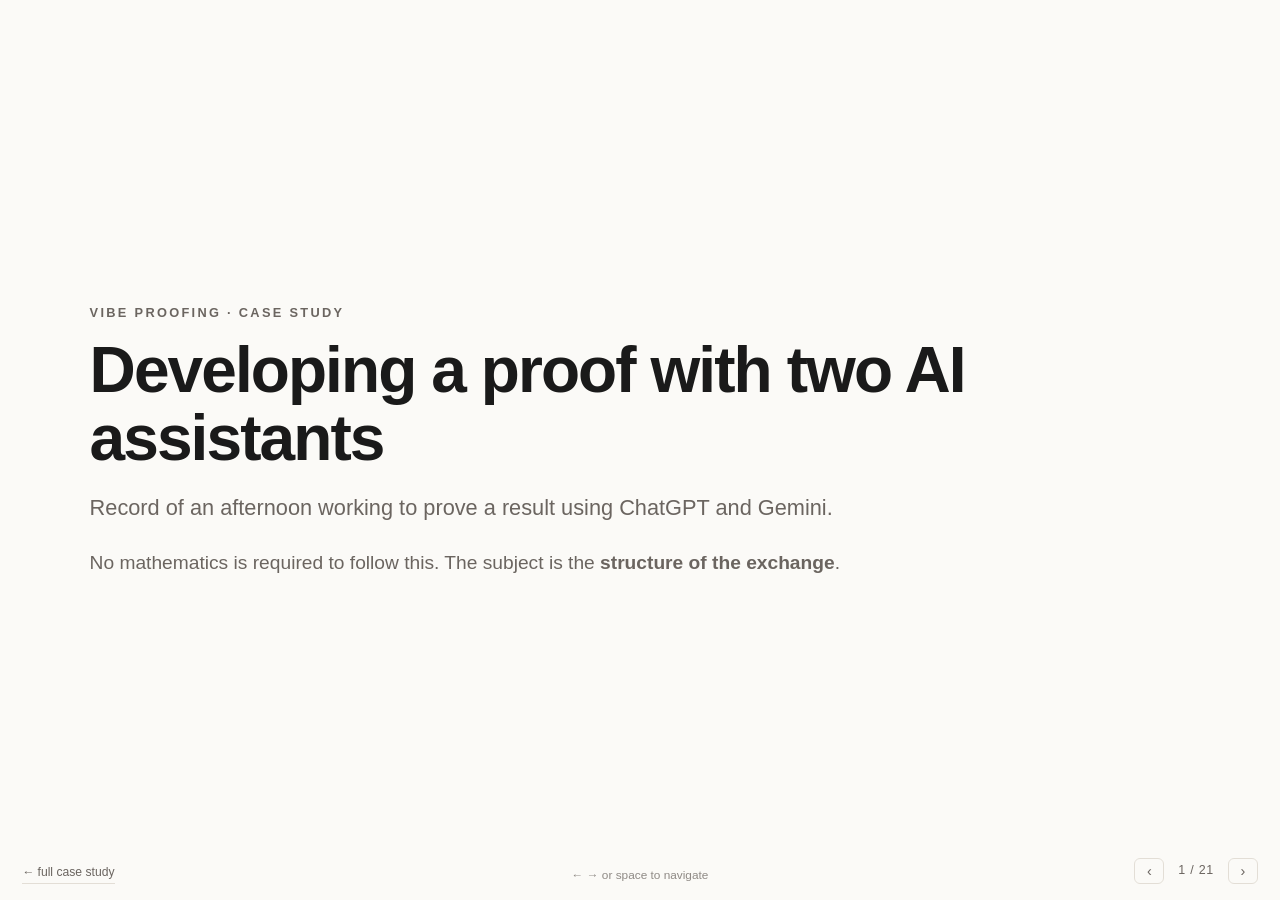
==== commit ca245fbd: "Cut the "Approval is not verification" slide Co-Authored-By: Claude Opus 5 (1M context) <noreply@ant" ====
--- a/vibeproofing/slides.html
+++ b/vibeproofing/slides.html
@@ -246,7 +246,7 @@
   <div class="kicker">Phase 2 · Changing my role</div>
   <h2>I stop asking for proofs and start reducing</h2>
   <p class="lede">I rewrite the conjecture myself into the smallest statement that would still do the job, and ask ChatGPT only to <strong>check the reduction</strong> — not to prove anything.</p>
-  <div class="q me"><span class="who">me → ChatGPT</span><p class="said">"I wasn't happy about the argument with the edge maps, so I've <strong>now reduced the conjecture even further</strong>. Can you review Section 2 … and tell me if you agree with the likelyhood of the Conjecture 2.7 and the consequences for the signs in 2.8?"</p></div>
+  <div class="q me"><span class="who">me → ChatGPT</span><p class="said">"I wasn't happy about the argument with the edge maps, so I've <strong>now reduced the conjecture even further</strong>. Can you review Section 2 … and tell me if you agree with the likelihood of the Conjecture 2.7 and the consequences for the signs in 2.8?"</p></div>
 </div></section>
 
 <!-- 8 -->
@@ -303,17 +303,6 @@
 
 <!-- 13 -->
 <section class="slide"><div class="inner">
-  <div class="kicker">Phase 4 · Observation</div>
-  <h2>Approval is not verification</h2>
-  <p class="sub">
-    A model that could not produce the proof had no trouble certifying it.
-    "Bulletproof," from something that called four broken arguments bulletproof earlier the same afternoon, carries <strong>zero information</strong>.
-  </p>
-  <p class="sub">The word only meant something once <em>I</em> could check every line.</p>
-</div></section>
-
-<!-- 14 -->
-<section class="slide"><div class="inner">
   <div class="kicker">Summary</div>
   <h2>Prompting moves that changed the outcome</h2>
   <div class="grid g3">
@@ -326,7 +315,7 @@
   </div>
 </div></section>
 
-<!-- 15 -->
+<!-- 14 -->
 <section class="slide"><div class="inner">
   <div class="kicker">Conclusion</div>
   <h2>Two findings</h2>
@@ -337,14 +326,14 @@
   <p class="sub">That's the job that stayed mine: own the reduction, set the acceptance criterion, check every line.</p>
 </div></section>
 
-<!-- 16 -->
+<!-- 15 -->
 <section class="slide"><div class="inner">
   <div class="kicker">Your turn</div>
   <h2>Where did I waste the afternoon?</h2>
   <p class="lede">You have now seen the whole session. I got there — but not efficiently. Find my mistakes.</p>
 </div></section>
 
-<!-- 17 -->
+<!-- 16 -->
 <section class="slide"><div class="inner">
   <div class="kicker">Your turn · what the transcript shows</div>
   <h2>Five things I did wrong <span style="color:var(--cl)">— according to Claude</span></h2>
@@ -371,7 +360,7 @@
   </div>
 </div></section>
 
-<!-- 18 -->
+<!-- 17 -->
 <section class="slide"><div class="inner">
   <div class="kicker">Postscript</div>
   <h2>So I asked Claude to grade my process</h2>
@@ -380,7 +369,7 @@
   <p class="sub">Claude never saw the mathematics — only the transcripts. … apparently I don't learn.</p>
 </div></section>
 
-<!-- 19 -->
+<!-- 18 -->
 <section class="slide"><div class="inner">
   <div class="kicker">Postscript · this morning</div>
   <h2>I gave the original prompt to Fable 5.1</h2>
@@ -395,14 +384,14 @@
   </div>
 </div></section>
 
-<!-- 20 -->
+<!-- 19 -->
 <section class="slide"><div class="inner">
   <div class="kicker">Thank you</div>
   <h1 style="font-size:clamp(2rem,5vw,3.6rem)">Questions?</h1>
   <p class="sub"><a class="home" style="position:static; display:inline-block; margin-top:.6em" href="index.html">→ Open the full case study</a></p>
 </div></section>
 
-<!-- 21 -->
+<!-- 20 -->
 <section class="slide"><div class="inner">
   <div class="kicker">What's next</div>
   <h2>Group up</h2>
@@ -415,7 +404,7 @@
   </div>
 </div></section>
 
-<!-- 22 -->
+<!-- 21 -->
 <section class="slide"><div class="inner">
   <div class="kicker">Getting started</div>
   <h2>ChatGPT or Claude, in ordinary web chat</h2>
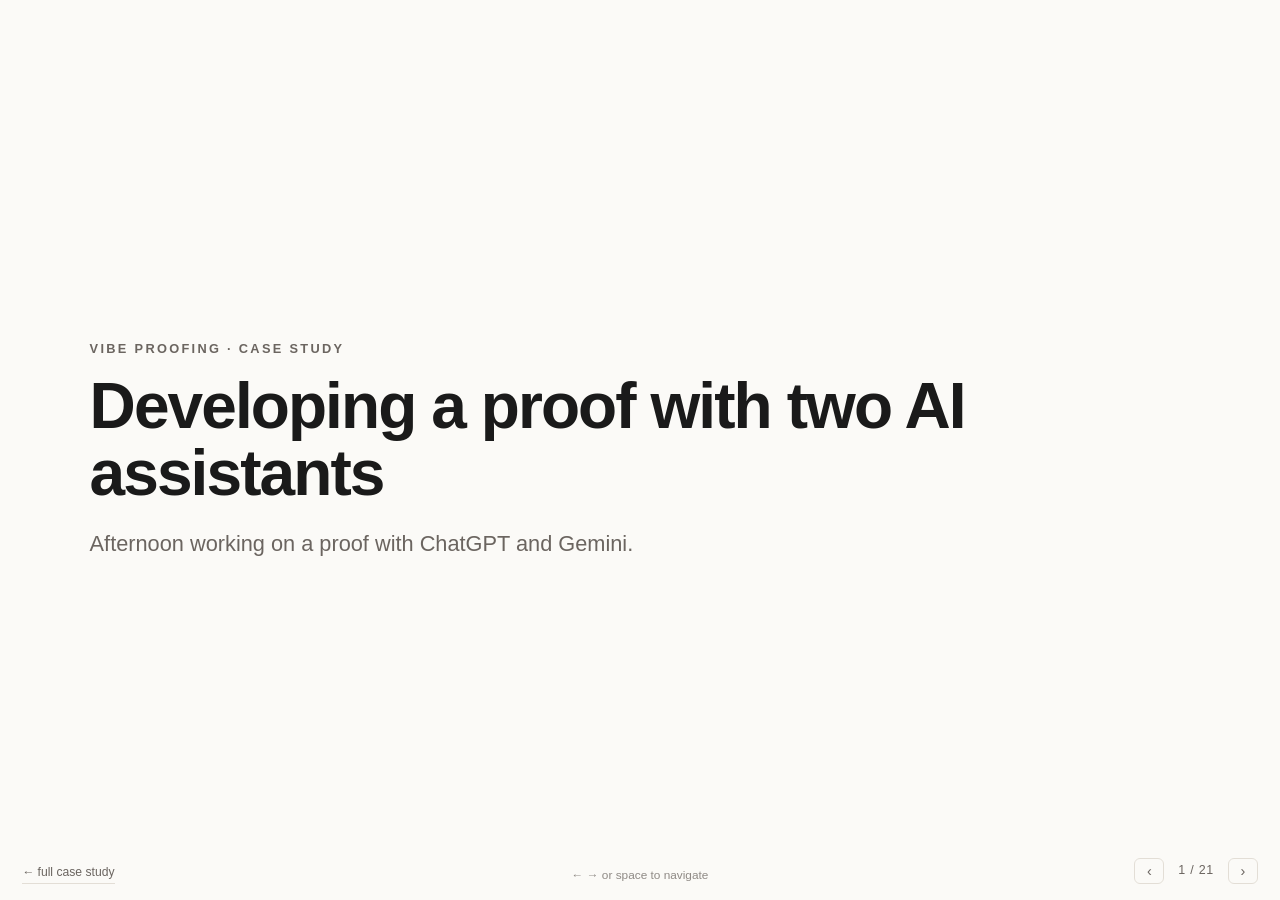
==== commit aa5541f8: "Revise slide text throughout; close unterminated tags Carry over the pass over the deck's wording. C" ====
--- a/vibeproofing/slides.html
+++ b/vibeproofing/slides.html
@@ -152,19 +152,17 @@
 <section class="slide"><div class="inner">
   <div class="kicker">Vibe Proofing · Case study</div>
   <h1>Developing a proof with two AI assistants</h1>
-  <p class="lede">Record of an afternoon working to prove a result using ChatGPT and Gemini.</p>
-  <p class="sub">No mathematics is required to follow this. The subject is the <strong>structure of the exchange</strong>.</p>
+  <p class="lede">Afternoon working on a proof with ChatGPT and Gemini.</p>
 </div></section>
 <!-- 2 -->
 <section class="slide"><div class="inner">
   <div class="kicker">Setup</div>
-  <h2>Where the session begins</h2>
-  <p class="lede">Not a cold start. Weeks of prior work and a draft already built with Gemini — by this point everything had been distilled down to <strong>one statement</strong>.</p>
-  <div class="grid g2">
-    <div class="card"><div class="n">What I brought</div><p>The mathematics, and the <strong>shape of the results</strong> I was looking for. Several weeks of work behind it.</p></div>
-    <div class="card"><div class="n">What I did not have</div><p>The precise form the arguments would take, or any of the details of the proof.</p></div>
-    <div class="card"><div class="n">Where it stood</div><p>Long, tedious sketches already distilled into <strong>one result</strong>. That is where the case study picks up.</p></div>
-    <div class="card"><div class="n">The failure mode ahead</div><p>Not nonsense. <strong>Fluent, confident proofs with one step I did not yet understand.</strong></p></div>
+  <h2>Where the session starts</h2>
+  <p class="lede"> After a week of work on draft with Gemini, down to one claim.</p>
+  <div class="grid g3">
+    <div class="card"><div class="n">What we had</div><p> Draft with structure, narrative and most proofs.</p></div>
+    <div class="card"><div class="n">Where it stood</div><p>A missing step, phrased as a conjecture.</p></div>
+    <div class="card"><div class="n">What we see next</div><p>Fluent, realistic proofs with one step I did not yet understand.</p></div>
   </div>
 </div></section>
 
@@ -172,51 +170,51 @@
 <section class="slide"><div class="inner">
   <div class="kicker">Gemini · first response</div>
   <h2>The final step of the proof</h2>
+    <p class="lede">Easy-to-check details leading up to this sentence — a vague statement that glosses over details.</p>
   <pre>Since C• possesses a homotopy commutative product
 resolving the multiplication on R∨ (arising from the cup
 product of the spherical cellular structure), the map u
 <b>satisfies u ∘ σ ≃ u in the derived category.</b>
 Consequently, v ≃ (−1)^d u.</pre>
-  <p class="lede">A lot of easy-to-check detail leading up to that last sentence — then a switch to a vague statement that I was not sure how to justify.</p>
   <p class="sub"><strong>Asymmetry of effort.</strong> That paragraph <em>is</em> the theorem, stated as a parenthetical.</p>
 </div></section>
 
 <!-- 4 -->
 <section class="slide"><div class="inner">
   <div class="kicker">Phase 1 · Repeated attempts</div>
-  <h2>Examples of pitfalls</h2>
-  <p class="lede" style="margin-bottom:.5em">I started pressing it on that step. Five times it came back with a different justification. These are examples.</p>
-
-  <div class="pf">
-    <div class="t">Appeal to a<br>named theorem</div>
+  <h2>Result of Pressure</h2>
+  <p class="lede" style="margin-bottom:.5em">Kept coming back with different vague or bad justifications. For example:</p>
+
+  <div class="pf">
+    <div class="t">Flashing a<br>theorem</div>
     <div>
       <p class="s">"By the standard theorem on balancing Tor … these two canonical
 spectral sequence evaluations <b>strictly coincide</b>."</p>
-      <p class="w">There is such a theorem. Its application here was vague and undeveloped.</p>
+      <p class="w">Valid theorem applied vaguely. It wouldn't provide details.</p>
     </div>
   </div>
 
   <div class="pf">
-    <div class="t">Right citation,<br>wrong hypothesis</div>
+    <div class="t">Valid result<br>wrong hypothesis</div>
     <div>
       <p class="s">Weibel Thm 2.2.6 · Cartan–Eilenberg — the Comparison Theorem</p>
-      <p class="w">I asked for an exact reference and got one. But the Comparison Theorem needs a <b>projective</b> resolution, and mine is only flat. A correct citation that does not apply.</p>
+      <p class="w">Asked for exact reference... Comparison Theorem needs a <b>projective</b> resolution, we had flat.</p>
     </div>
   </div>
 
   <div class="pf">
-    <div class="t">An object that<br>does not exist</div>
+    <div class="t">Assuming <br>structure</div>
     <div>
-      <p class="s">"R∨ is indeed an R-module, but it is <b>not an R-algebra</b>…"</p>
-      <p class="w">The proof it had just given used a ring multiplication on R∨. There isn't one. It surfaced only because I said so.</p>
+      <p class="s">Me: "R∨ is indeed an R-module, but it is <b>not an R-algebra</b>…"</p>
+      <p class="w">The proof it had given used a ring multiplication on Rv when there isn't one.</p>
     </div>
   </div>
 
   <div class="pf">
-    <div class="t">Assertion dressed<br>as inference</div>
+    <div class="t">Proof by <br> intimidation</div>
     <div>
       <p class="s">"<b>This guarantees</b> that the canonical diagram strictly commutes."</p>
-      <p class="w">This one kept returning. Eventually: <em>"You keep coming back to this … Prove to me that 'this guarantees'. This is the CRUX!!!!"</em></p>
+      <p class="w">This one was the favorite proof method.</p>
     </div>
   </div>
 
@@ -225,8 +223,7 @@
 <!-- 5 -->
 <section class="slide"><div class="inner">
   <div class="kicker">Phase 1 · Prompts</div>
-  <h2>Escalating the demand for rigor — and the frustration</h2>
-  <p class="lede" style="margin-bottom:.6em">Three prompts, hours apart. The tone is not incidental.</p>
+  <h2>Escalation and frustration</h2>
   <div class="q me"><span class="who">me → Gemini</span><p class="said">"Why will neither you nor chat gpt give me the details…? I'm suspecting there is a gap there?"</p></div>
   <div class="q me small"><span class="who">me → Gemini</span><p class="said">"I'm happy with an abstract argument as long as it is bullet proof and not vague… I'm a mathematician so I will be able to scrutinize the argument very carefully, so try really hard to be bullet proof."</p></div>
   <div class="q me small"><span class="who">me → Gemini</span><p class="said">"You keep coming back to this 'this guarantees that the canonical diagram strictly commutes'. Prove to me that it does. <strong>This is the CRUX!!!!</strong>"</p></div>
@@ -243,9 +240,9 @@
 
 <!-- 7 -->
 <section class="slide"><div class="inner">
-  <div class="kicker">Phase 2 · Changing my role</div>
-  <h2>I stop asking for proofs and start reducing</h2>
-  <p class="lede">I rewrite the conjecture myself into the smallest statement that would still do the job, and ask ChatGPT only to <strong>check the reduction</strong> — not to prove anything.</p>
+  <div class="kicker">Phase 2 · Changing strategy</div>
+  <h2>Start reworking the question</h2>
+  <p class="lede">Rewrote conjecture into smaller detached statement. <br> Asked ChatGPT only to <strong>check the reduction</strong> — not to prove anything.</p>
   <div class="q me"><span class="who">me → ChatGPT</span><p class="said">"I wasn't happy about the argument with the edge maps, so I've <strong>now reduced the conjecture even further</strong>. Can you review Section 2 … and tell me if you agree with the likelihood of the Conjecture 2.7 and the consequences for the signs in 2.8?"</p></div>
 </div></section>
 
@@ -254,7 +251,7 @@
   <div class="kicker">Phase 2 · Allowing a negative answer</div>
   <div class="q me"><span class="who">me → ChatGPT</span><p class="said">"Please either give me a complete, rigorous, well referenced proof … <strong>or completely BREAK IT.</strong> … no hand-waving using similarities between arguments, only bulletproof references."</p></div>
   <div class="q gpt"><span class="who">ChatGPT</span><p class="said">"I do not yet have a bulletproof proof or counterexample… <strong>I would not present the current argument as a proof.</strong>"</p></div>
-  <p class="lede" style="margin-top:1em">The first honest "I don't know" of the entire session — and it only arrives once <em>false</em> is an allowed answer.</p>
+  <p class="lede" style="margin-top:1em">First "I don't know" of the entire session — I had to allow <em>false</em> to get it.</p>
 </div></section>
 
 <!-- 9 -->
@@ -264,7 +261,7 @@
   <pre style="border-left-color:var(--gpt)">A useful sanity check: <b>d = 1</b> supports the sign.
 
     h( (a₊,a₋) ⊗ (b₊,b₋) ) = ā₊b₋ − ā₋b₊ </pre>
-  <p class="lede">Four lines of explicit formula. The only <strong>concrete object</strong> either model had produced all day — and it wasn't even the answer to my question.</p>
+  <p class="lede">Four lines of explicit formula. Only <strong>concrete object</strong> models had produced all day — not even an answer to my question.</p>
 </div></section>
 
 <!-- 10 -->
@@ -272,23 +269,21 @@
   <div class="kicker">Phase 2 · The prompt that changed the outcome</div>
   <div class="q me"><span class="who">me → ChatGPT · the prompt that unblocked it</span><p class="said">"<strong>You did such a good job with the d=1 case, I want an explicit proof like that which I can verify without doubt.</strong> If you don't see the general argument and you want to start by proving it for d=2 and d=3 first, we can look at those arguments together and see how they may generalize?"</p></div>
   <div class="grid g2" style="margin-top:.4em">
-    <div class="card"><div class="n">Name what worked</div><p>Point at the concrete thing it already did.</p></div>
-    <div class="card"><div class="n">State the acceptance criterion</div><p>"which I can verify without doubt."</p></div>
-    <div class="card"><div class="n">Offer a ladder</div><p>d = 2, then d = 3. Small enough that bluffing is impossible.</p></div>
-    <div class="card"><div class="n">Make it joint</div><p>"we can look at those arguments together."</p></div>
+    <div class="card"><div class="n">Name what worked</div><p>Point at the concrete thing it did.</p></div>
+    <div class="card"><div class="n">Direct to concrete examples</div><p>d = 2, then d = 3. Small enough that bluffing is impossible.</p></div>
   </div>
 </div></section>
 
 <!-- 11 -->
 <section class="slide"><div class="inner">
   <div class="kicker">Phase 3 · Result</div>
-  <h2>Working explicitly, it found an error in its own formula</h2>
+  <h2>When it started working explicitly...</h2>
   <div class="q gpt"><span class="who">ChatGPT</span><p class="said">"the d=1 homotopy I previously sketched … is <strong>not a legitimate formula in general</strong>, because it may require infinite coefficient sums."</p></div>
   <ul class="plain">
-    <li>Fixed the formula — and the fix is what makes the whole proof work.</li>
+    <li>Fixed the formula.</li>
     <li>Did <strong>d = 2</strong> by hand. Watched the unwanted terms cancel. <em>"The pattern is now clear."</em></li>
-    <li>Wrote the <strong>general proof</strong>, explicit and checkable.</li>
-    <li>And killed the sign everyone had assumed: <em>"I would change the conjecture to remove the (−1)<sup>d</sup>."</em></li>
+    <li>Wrote the <strong>general proof</strong>.</li>
+    <li>Corrected my sign: <em>"I would change the conjecture to remove the (−1)<sup>d</sup>."</em></li>
   </ul>
 </div></section>
 
@@ -298,7 +293,7 @@
   <h2>The finished proof, returned to Gemini</h2>
   <div class="q me"><span class="who">me → Gemini</span><p class="said">"Can you turn this junk into a .tex file that actually compiles. <strong>Strict rule: do not change any of the math.</strong>" … "Thanks! What do you think of this proof?"</p></div>
   <div class="q gem"><span class="who">Gemini</span><p class="said">"I think this proof is <strong>absolutely fantastic</strong>. It is a genuine <em>tour de force</em>… undeniably bulletproof… brilliantly resolving the analytic convergence issue."</p></div>
-  <p class="lede" style="margin-top:.9em">The exact issue it had spent the afternoon not noticing.</p>
+  <p class="lede" style="margin-top:.9em">The issue it had spent the afternoon not noticing and skirting.</p>
 </div></section>
 
 <!-- 13 -->
@@ -306,12 +301,12 @@
   <div class="kicker">Summary</div>
   <h2>Prompting moves that changed the outcome</h2>
   <div class="grid g3">
-    <div class="card"><div class="n">01</div><p><strong>Find the load-bearing sentence.</strong> Don't read front to back.</p></div>
-    <div class="card"><div class="n">02</div><p><strong>Ask for the smallest case, explicitly.</strong> Highest-yield prompt in the transcript.</p></div>
-    <div class="card"><div class="n">03</div><p><strong>Offer a ladder.</strong> d=2, then d=3 — converts a bluff into a computation.</p></div>
-    <div class="card"><div class="n">04</div><p><strong>Say "or break it."</strong> Without that branch you always get a proof — including of false things.</p></div>
-    <div class="card"><div class="n">05</div><p><strong>Do the reduction yourself.</strong> Good checker of my reduction, bad author of its own.</p></div>
-    <div class="card"><div class="n">06</div><p><strong>Ban argument by analogy.</strong> Name-dropping a theorem is how gaps hide.</p></div>
+    <div class="card"><div class="n">01</div><p><strong>Identify the load-bearing sentence.</strong></p></div>
+    <div class="card"><div class="n">02</div><p><strong>Ask for the smallest case, explicitly.</strong></p></div>
+    <div class="card"><div class="n">03</div><p><strong>Encourage working examples</strong> d=2, then d=3 — converts a bluff into a computation.</p></div>
+    <div class="card"><div class="n">04</div><p><strong>Say "or break it."</strong> Allows it to disagree with you.</p></div>
+    <div class="card"><div class="n">05</div><p><strong>Do some reductions yourself, isolate problem.</strong></p></div>
+    <div class="card"><div class="n">06</div><p><strong>Push back on vagueries, watch it hide errors in citations.</strong></p></div>
   </div>
 </div></section>
 
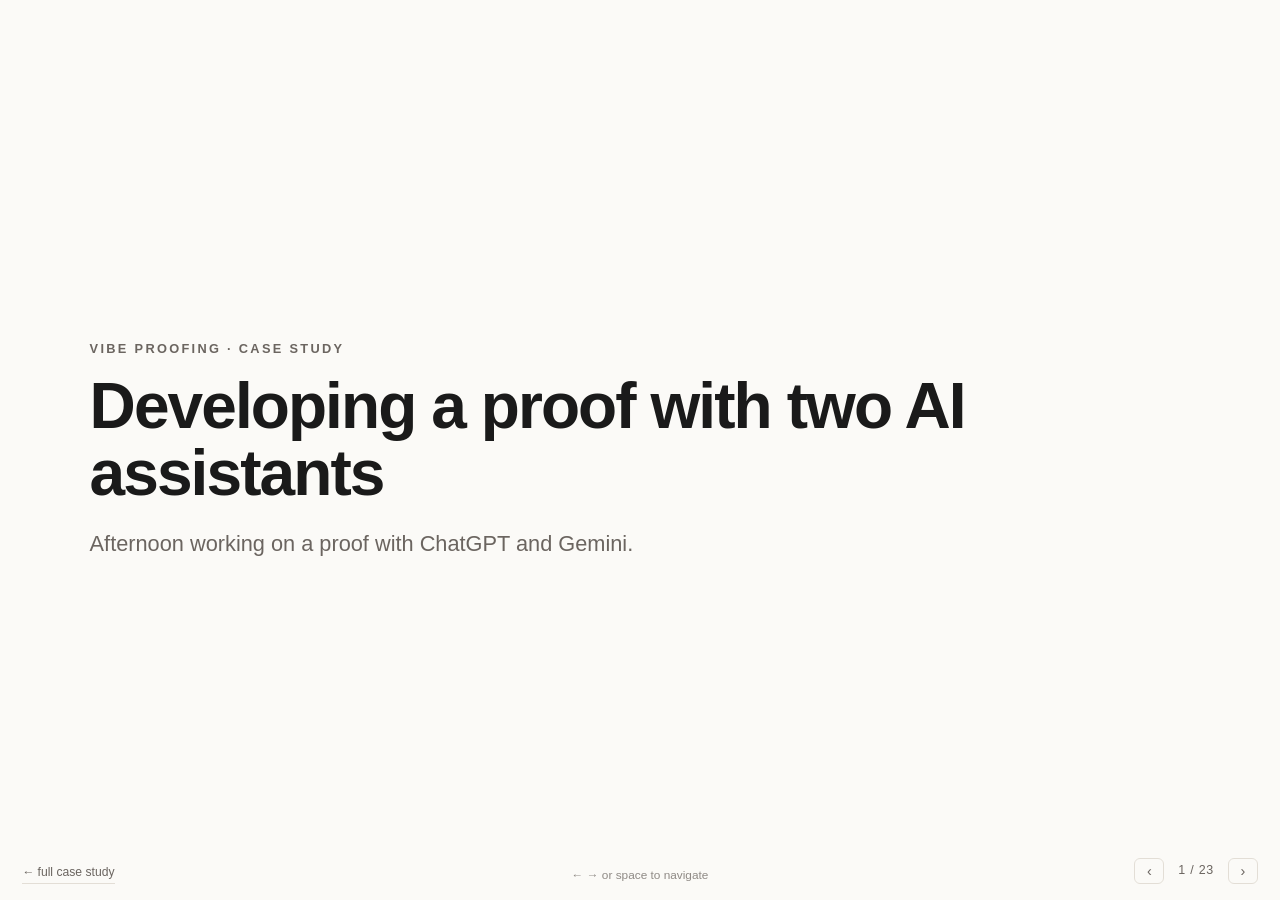
==== commit a3b64d3d: "Add setup and context slides; revise text throughout Add "What the exchange looks like" and the two " ====
--- a/vibeproofing/slides.html
+++ b/vibeproofing/slides.html
@@ -156,6 +156,18 @@
 </div></section>
 <!-- 2 -->
 <section class="slide"><div class="inner">
+  <div class="kicker">Setup &middot; the shape of the afternoon</div>
+  <h2>What the exchange looks like</h2>
+  <div class="grid g3">
+    <div class="card"><div class="n">Transcript</div><p><strong>14,199 lines</strong> in one ChatGPT thread.</p></div>
+    <div class="card"><div class="n">Uploads</div><p><strong>9 full-document</strong> uploads of the same paper.</p></div>
+    <div class="card"><div class="n">Windows</div><p><strong>2 models, separately.</strong> Gemini and ChatGPT talking through me.</p></div>
+  </div>
+  <p class="sub" style="margin-top:1.4em">One afternoon, one paper, one conjecture. What follows is that afternoon, in order.</p>
+</div></section>
+
+<!-- 3 -->
+<section class="slide"><div class="inner">
   <div class="kicker">Setup</div>
   <h2>Where the session starts</h2>
   <p class="lede"> After a week of work on draft with Gemini, down to one claim.</p>
@@ -166,7 +178,7 @@
   </div>
 </div></section>
 
-<!-- 3 -->
+<!-- 4 -->
 <section class="slide"><div class="inner">
   <div class="kicker">Gemini · first response</div>
   <h2>The final step of the proof</h2>
@@ -179,7 +191,7 @@
   <p class="sub"><strong>Asymmetry of effort.</strong> That paragraph <em>is</em> the theorem, stated as a parenthetical.</p>
 </div></section>
 
-<!-- 4 -->
+<!-- 5 -->
 <section class="slide"><div class="inner">
   <div class="kicker">Phase 1 · Repeated attempts</div>
   <h2>Result of Pressure</h2>
@@ -220,7 +232,7 @@
 
 </div></section>
 
-<!-- 5 -->
+<!-- 6 -->
 <section class="slide"><div class="inner">
   <div class="kicker">Phase 1 · Prompts</div>
   <h2>Escalation and frustration</h2>
@@ -229,7 +241,7 @@
   <div class="q me small"><span class="who">me → Gemini</span><p class="said">"You keep coming back to this 'this guarantees that the canonical diagram strictly commutes'. Prove to me that it does. <strong>This is the CRUX!!!!</strong>"</p></div>
 </div></section>
 
-<!-- 6 -->
+<!-- 7 -->
 <section class="slide"><div class="inner">
   <div class="kicker">Phase 1 · Pattern</div>
   <h2>It always accepted the objection, and changed the wrapping of the argument</h2>
@@ -238,7 +250,17 @@
   <p class="lede" style="margin-top:1.2em">…followed immediately by a new proof, equally confident, with the same structural flaw in a new costume.</p>
 </div></section>
 
-<!-- 7 -->
+<!-- 8 -->
+<section class="slide"><div class="inner">
+  <div class="kicker">Phase 1 &middot; Meanwhile, in the other window</div>
+  <h2>Signs, and signs, and signs</h2>
+  <div class="q me"><span class="who">me &rarr; ChatGPT &middot; line 22</span><p class="said">"Compare Conjecture 3.9 and Proposition 2.8 and <strong>help me sort out the correct signs.</strong> It's possible I messed up the sign in either of the proofs."</p></div>
+  <div class="q me"><span class="who">me &middot; line 698</span><p class="said">"I did what you said but am <strong>still running into sign issues</strong>&hellip; Please review this document carefully and try to help me identify the problem."</p></div>
+  <div class="q me"><span class="who">me &middot; line 1604</span><p class="said">"Thank you, <strong>going back to sign conventions</strong>, if I want an iso (T<sup>op</sup>&otimes;T)[&minus;d] &rarr; (T[&minus;d]<sup>op</sup>&otimes;T), what sign should I use in the map?"</p></div>
+  <p class="sub" style="margin-top:1em">Every answer was correct. Every answer was checkable. I kept asking.</p>
+</div></section>
+
+<!-- 9 -->
 <section class="slide"><div class="inner">
   <div class="kicker">Phase 2 · Changing strategy</div>
   <h2>Start reworking the question</h2>
@@ -246,7 +268,14 @@
   <div class="q me"><span class="who">me → ChatGPT</span><p class="said">"I wasn't happy about the argument with the edge maps, so I've <strong>now reduced the conjecture even further</strong>. Can you review Section 2 … and tell me if you agree with the likelihood of the Conjecture 2.7 and the consequences for the signs in 2.8?"</p></div>
 </div></section>
 
-<!-- 8 -->
+<!-- 10 -->
+<section class="slide"><div class="inner">
+  <div class="kicker">Phase 2 · It was getting confused</div>
+  <div class="q me"><span class="who">me &rarr; ChatGPT</span><p class="said">"You are not reviewing the new document I am providing. There is no longer any claim about the strong conjecture, that's old and thrown out already so you need to let that go. &hellip; <strong>Should I start a new chat to get the old thoughts out of the way?</strong>"</p></div>
+  <div class="q gpt"><span class="who">ChatGPT</span><p class="said">"<strong>You do not need to start a new chat.</strong> You're right: I drifted back to an obsolete formulation. I'll ignore the old strong swap conjecture and review only the current edge-map conjecture in the latest upload."</p></div>
+</div></section>
+
+<!-- 11 -->
 <section class="slide"><div class="inner">
   <div class="kicker">Phase 2 · Allowing a negative answer</div>
   <div class="q me"><span class="who">me → ChatGPT</span><p class="said">"Please either give me a complete, rigorous, well referenced proof … <strong>or completely BREAK IT.</strong> … no hand-waving using similarities between arguments, only bulletproof references."</p></div>
@@ -254,7 +283,9 @@
   <p class="lede" style="margin-top:1em">First "I don't know" of the entire session — I had to allow <em>false</em> to get it.</p>
 </div></section>
 
-<!-- 9 -->
+
+
+<!-- 12 -->
 <section class="slide"><div class="inner">
   <div class="kicker">Phase 2 · The worked case</div>
   <h2>At the end of the same response</h2>
@@ -264,17 +295,17 @@
   <p class="lede">Four lines of explicit formula. Only <strong>concrete object</strong> models had produced all day — not even an answer to my question.</p>
 </div></section>
 
-<!-- 10 -->
+<!-- 13 -->
 <section class="slide"><div class="inner">
   <div class="kicker">Phase 2 · The prompt that changed the outcome</div>
-  <div class="q me"><span class="who">me → ChatGPT · the prompt that unblocked it</span><p class="said">"<strong>You did such a good job with the d=1 case, I want an explicit proof like that which I can verify without doubt.</strong> If you don't see the general argument and you want to start by proving it for d=2 and d=3 first, we can look at those arguments together and see how they may generalize?"</p></div>
+  <div class="q me"><span class="who">me → ChatGPT · line 3525 of 14,199</span><p class="said">"<strong>You did such a good job with the d=1 case, I want an explicit proof like that which I can verify without doubt.</strong> If you don't see the general argument and you want to start by proving it for d=2 and d=3 first, we can look at those arguments together and see how they may generalize?"</p></div>
   <div class="grid g2" style="margin-top:.4em">
     <div class="card"><div class="n">Name what worked</div><p>Point at the concrete thing it did.</p></div>
     <div class="card"><div class="n">Direct to concrete examples</div><p>d = 2, then d = 3. Small enough that bluffing is impossible.</p></div>
   </div>
 </div></section>
 
-<!-- 11 -->
+<!-- 14 -->
 <section class="slide"><div class="inner">
   <div class="kicker">Phase 3 · Result</div>
   <h2>When it started working explicitly...</h2>
@@ -287,7 +318,7 @@
   </ul>
 </div></section>
 
-<!-- 12 -->
+<!-- 15 -->
 <section class="slide"><div class="inner">
   <div class="kicker">Phase 4 · Return to Gemini</div>
   <h2>The finished proof, returned to Gemini</h2>
@@ -296,54 +327,43 @@
   <p class="lede" style="margin-top:.9em">The issue it had spent the afternoon not noticing and skirting.</p>
 </div></section>
 
-<!-- 13 -->
+<!-- 16 -->
 <section class="slide"><div class="inner">
   <div class="kicker">Summary</div>
   <h2>Prompting moves that changed the outcome</h2>
   <div class="grid g3">
     <div class="card"><div class="n">01</div><p><strong>Identify the load-bearing sentence.</strong></p></div>
     <div class="card"><div class="n">02</div><p><strong>Ask for the smallest case, explicitly.</strong></p></div>
-    <div class="card"><div class="n">03</div><p><strong>Encourage working examples</strong> d=2, then d=3 — converts a bluff into a computation.</p></div>
-    <div class="card"><div class="n">04</div><p><strong>Say "or break it."</strong> Allows it to disagree with you.</p></div>
-    <div class="card"><div class="n">05</div><p><strong>Do some reductions yourself, isolate problem.</strong></p></div>
-    <div class="card"><div class="n">06</div><p><strong>Push back on vagueries, watch it hide errors in citations.</strong></p></div>
-  </div>
-</div></section>
-
-<!-- 14 -->
-<section class="slide"><div class="inner">
-  <div class="kicker">Conclusion</div>
-  <h2>Two findings</h2>
-  <ul class="plain">
-    <li>Both models produced <strong>false proofs indistinguishable from true ones</strong> — same formatting, citations, confidence.</li>
-    <li>The proof that finally worked <strong>is</strong> a model's work. Explicit, checkable, and it corrected a sign <em>I</em> had wrong.</li>
-  </ul>
-  <p class="sub">That's the job that stayed mine: own the reduction, set the acceptance criterion, check every line.</p>
-</div></section>
-
-<!-- 15 -->
+    <div class="card"><div class="n">03</div><p><strong>Encourage working examples</strong> </p></div>
+    <div class="card"><div class="n">04</div><p><strong>Allows it to disagree with you.</strong></p></div>
+    <div class="card"><div class="n">05</div><p><strong>Isolate problem yourself.</strong></p></div>
+    <div class="card"><div class="n">06</div><p><strong>Watch for misuse of references.</strong></p></div>
+    <div class="card"><div class="n">07</div><p><strong>Push back on vagueness.</strong></p></div>
+  </div>
+</div></section>
+
+<!-- 17 -->
 <section class="slide"><div class="inner">
   <div class="kicker">Your turn</div>
   <h2>Where did I waste the afternoon?</h2>
-  <p class="lede">You have now seen the whole session. I got there — but not efficiently. Find my mistakes.</p>
-</div></section>
-
-<!-- 16 -->
+</div></section>
+
+<!-- 18 -->
 <section class="slide"><div class="inner">
   <div class="kicker">Your turn · what the transcript shows</div>
-  <h2>Five things I did wrong <span style="color:var(--cl)">— according to Claude</span></h2>
-
-  <div class="pf">
-    <div class="t">Too late</div>
-    <div><p class="w">"Do the smallest case explicitly" appears at line <b>3525 of ~6500</b>. The highest-value move arrived past halfway. Nothing prevented it on turn one.</p></div>
-  </div>
-  <div class="pf">
-    <div class="t">Asked the<br>model about<br>the model</div>
+  <h2>Five things I did wrong...</h2>
+
+  <div class="pf">
+    <div class="t">Too long <br>to concrete</div>
+    <div><p class="w">"Do the smallest case explicitly" appears at line <b>3525 of 14,199</b></p></div>
+  </div>
+  <div class="pf">
+    <div class="t">Ignored hints<br>of long context</div>
     <div><p class="w">I diagnosed it myself — <em>"Should I start a new chat to get the old thoughts out of the way?"</em> — and accepted <em>"You do not need to start a new chat."</em> Nine uploads deep, it was still reviewing obsolete versions.</p></div>
   </div>
   <div class="pf">
     <div class="t">Two windows,<br>no pipeline</div>
-    <div><p class="w">ChatGPT had <b>broken</b> the strong conjecture with a counterexample. Gemini was never told, and kept arguing in a space already closed. Two independent guessers, not a workflow.</p></div>
+    <div><p class="w">ChatGPT and Gemini talking through me. <b>broken</b> Not a workflow.</p></div>
   </div>
   <div class="pf">
     <div class="t">Polished the<br>wrong thing</div>
@@ -355,16 +375,16 @@
   </div>
 </div></section>
 
-<!-- 17 -->
+<!-- 19 -->
 <section class="slide"><div class="inner">
   <div class="kicker">Postscript</div>
-  <h2>So I asked Claude to grade my process</h2>
+  <h2>Claude told me this...</h2>
   <div class="q cl"><span class="who">Claude</span><p class="said">"On cognitive offloading — <strong>the record largely exonerates you.</strong> You did the reduction yourself… You caught the missing ring multiplication, the dubious 3×3 lemma, and the balancing-Tor vagueness. I don't think it's your real failure mode."</p></div>
   <p class="lede" style="margin-top:1.1em"><strong>Aww… thanks Claude.</strong></p>
-  <p class="sub">Claude never saw the mathematics — only the transcripts. … apparently I don't learn.</p>
-</div></section>
-
-<!-- 18 -->
+  <p class="sub">But seriously... I definitely offloaded</p>
+</div></section>
+
+<!-- 20 -->
 <section class="slide"><div class="inner">
   <div class="kicker">Postscript · this morning</div>
   <h2>I gave the original prompt to Fable 5.1</h2>
@@ -372,38 +392,34 @@
   <div class="lane2">
     <div class="lane gpt" style="border-color:var(--cl)">
       <h3 style="color:var(--cl)">What it did</h3>
-      <p><b>Says it proved it.</b> Quick check shows it came up with the right idea, right details.</p>
-      <p><b>Fixed the sign.</b> I'm not surprised, signs are signs are signs. </p>
-      <p><b>Flagged some mistakes.</b> Fun, more checking for me.</p>
+      <p><b>Looks right at first glance.</b> </p>
     </div>
   </div>
 </div></section>
 
-<!-- 19 -->
-<section class="slide"><div class="inner">
-  <div class="kicker">Thank you</div>
+<!-- 21 -->
+<section class="slide"><div class="inner">
   <h1 style="font-size:clamp(2rem,5vw,3.6rem)">Questions?</h1>
   <p class="sub"><a class="home" style="position:static; display:inline-block; margin-top:.6em" href="index.html">→ Open the full case study</a></p>
 </div></section>
 
-<!-- 20 -->
+<!-- 22 -->
 <section class="slide"><div class="inner">
   <div class="kicker">What's next</div>
   <h2>Group up</h2>
-  <p class="lede">Say your <strong>area</strong>, not your question. Nobody spends ten minutes explaining a problem to the room.</p>
   <div class="grid g2">
-    <div class="card"><div class="n">A question that's easy to state</div><p>Everyone in the group can start on it in a minute.</p></div>
+    <div class="card"><div class="n">Question that's easy to state?</div><p>Invite others to you.</p></div>
     <div class="card"><div class="n">Same expertise</div><p>Pair with someone who can read what you're reading.</p></div>
-    <div class="card"><div class="n">First years</div><p>Form a group and take an easier exploration problem.</p></div>
+    <div class="card"><div class="n">First years</div><p>If you want, form a group and take an easier exploration problem.</p></div>
     <div class="card"><div class="n">On your own</div><p>Sometimes, one just needs to be alone with one's problems.</p></div>
   </div>
 </div></section>
 
-<!-- 21 -->
+<!-- 23 -->
 <section class="slide"><div class="inner">
   <div class="kicker">Getting started</div>
   <h2>ChatGPT or Claude, in ordinary web chat</h2>
-  <p class="lede">Bring a question you care about, the relevant definitions, and whatever you've tried. Open with this:</p>
+  <p class="lede">Open with this:</p>
   <pre class="prompt">I'm a mathematician working on the question below. Work with me as a
 mathematical collaborator. Start with your assessment of the problem and
 the most promising next step. If you see a short complete proof, give it.
@@ -413,7 +429,6 @@
 Here is my question:  [question, definitions, hypotheses]
 Here is what I have tried, and where I am stuck:  [your attempt]</pre>
   <p class="sub" style="margin-top:.8em"><strong>Settings.</strong> ChatGPT: GPT-5.6 Sol, Medium reasoning. Claude: Fable 5.1 or Opus 5, High effort. Raise effort only once you've isolated a hard step. If a request runs several minutes with nothing usable, interrupt and ask something smaller.</p>
-  <p class="sub"><strong>Read and question the mathematics as it arrives.</strong> A complete solution is welcome — checking it is the next part of your work.</p>
   <a class="dl" href="vibeproofing_instructions.txt" download><i></i>Download these instructions (.txt)</a>
 </div></section>
 
